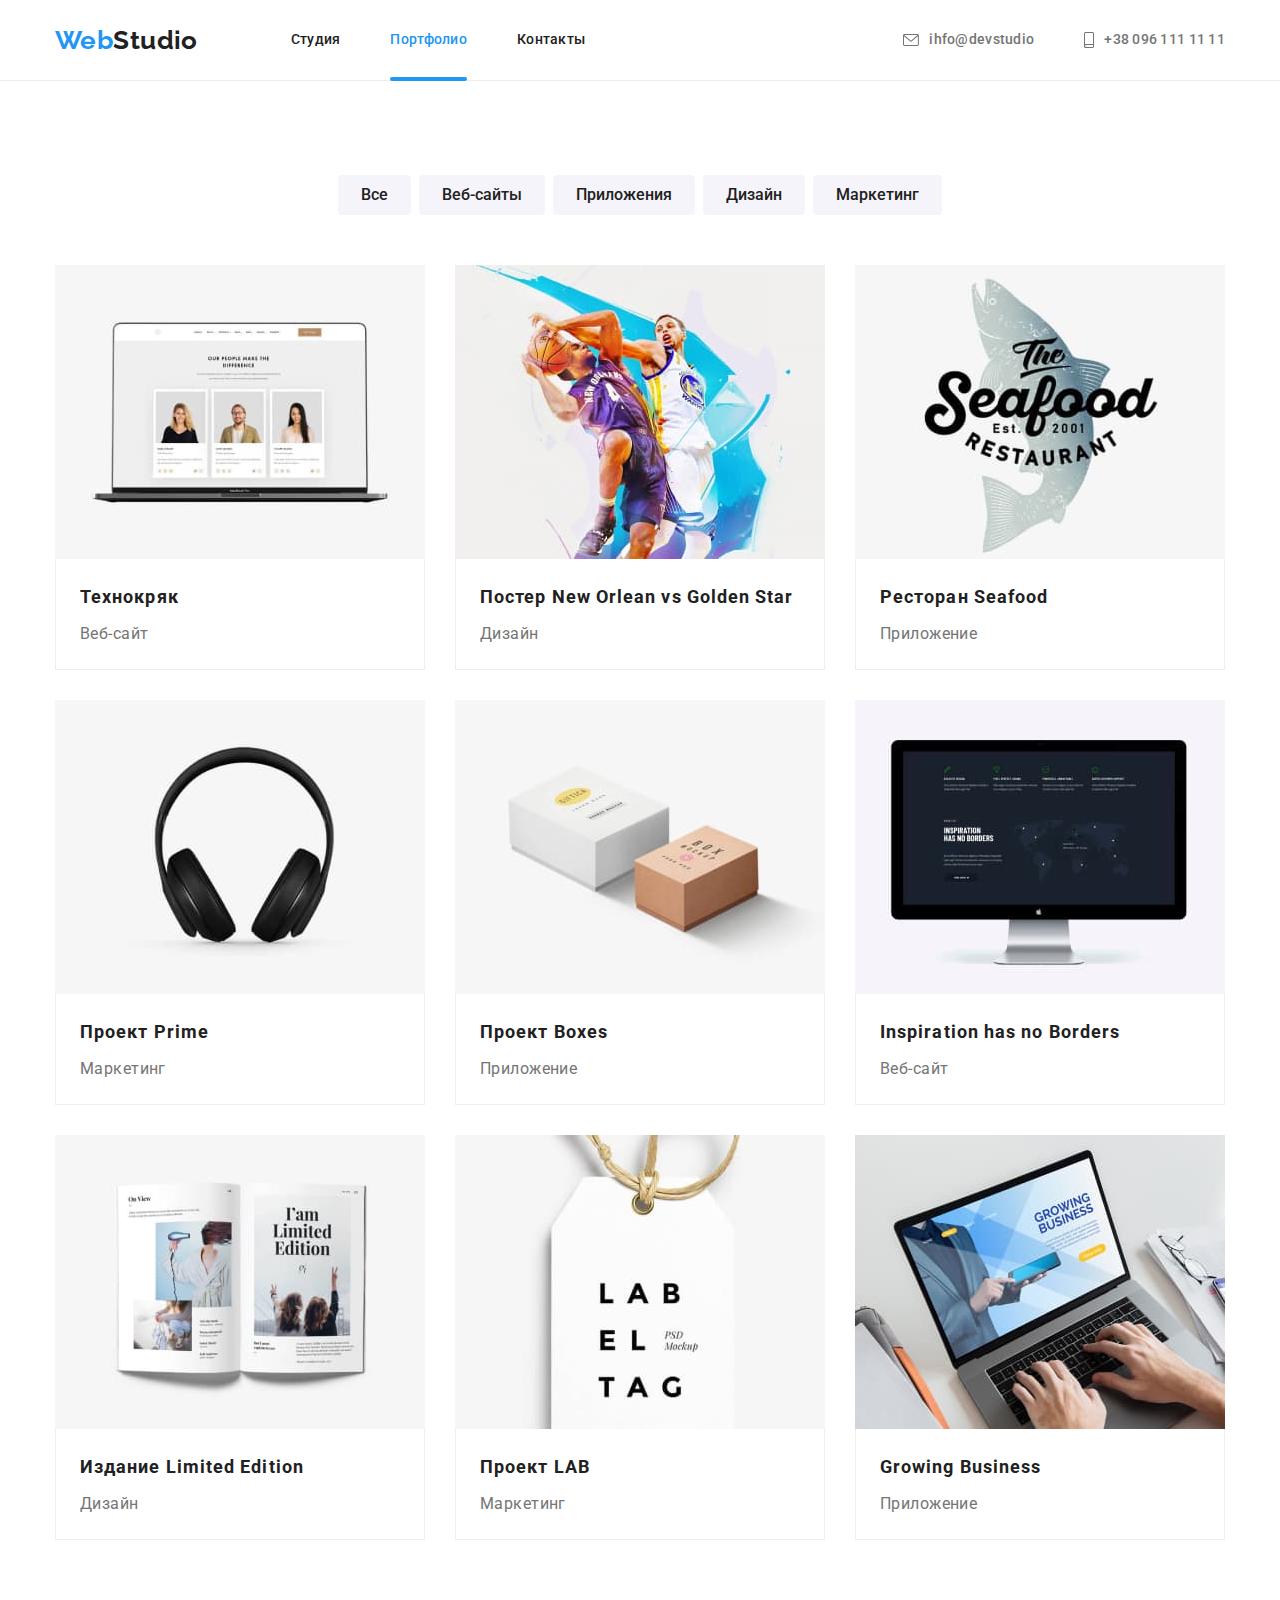
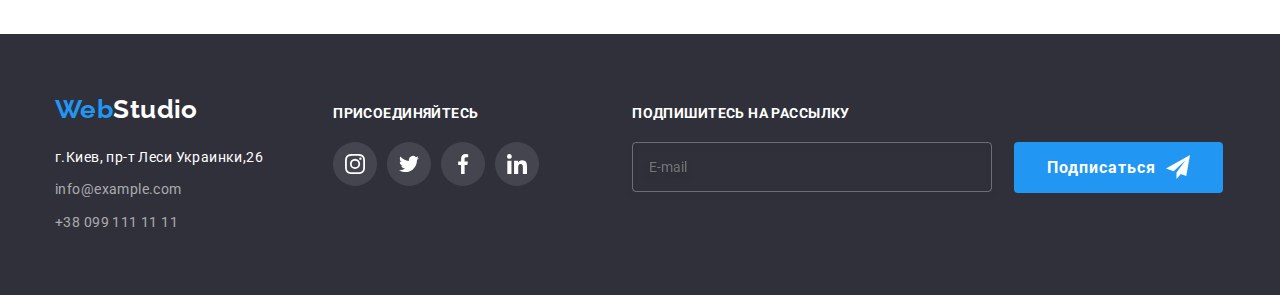
==== portfolio.html @ 78de964d "копирует из дз6" ====
<!DOCTYPE html>
<html lang="ru">

<head>
    <meta charset="UTF-8">
    <meta http-equiv="X-UA-Compatible" content="IE=edge">
    <meta name="viewport" content="width=device-width, initial-scale=1.0">
    <title>Портфолио</title>
    <link rel="preconnect" href="https://fonts.gstatic.com">
    <link
        href="https://fonts.googleapis.com/css2?family=Raleway:wght@700&family=Roboto:wght@400;500;700;900&display=swap"
        rel="stylesheet">
        <link rel="stylesheet" href="https://cdnjs.cloudflare.com/ajax/libs/modern-normalize/1.0.0/modern-normalize.min.css">
    <link rel="stylesheet" href="./css/styles.css">
</head>

<body>

    <header class="page-header">
        <div class="container main-nav">
        <nav class="navigation">
            <a href="#" class="gen-logo">Web<span class="logo2">Studio</span></a>
            <ul class="site-nav list">
                <li class="nav-item"><a href="./index.html" class="link ">Студия</a></li>
                <li class="nav-item"><a href="#" class="link current">Портфолио</a></li>
                <li class="nav-item"><a href="#" class="link">Контакты</a></li>

            </ul>
        </nav>
        <div class="mini-icons">
            <ul class="contacts list">
                <li class="contact-item">
                    <a href="mailto:ihfo@devstudio" class="mini-icon link">
                        <svg class="contact-icon" width="16" height="12">
                            <use href="./images/icons.svg#icon-envelope">
                            </use>
                        </svg>
                        ihfo@devstudio</a>
                </li>
        
                <li class="contact-item">
                    <a href="tel:+380961111111" class="mini-icon link">
                        <svg class="contact-icon" width="10" height="16">
                            <use href="./images/icons.svg#icon-smartphone">
                            </use>
                        </svg>
                        +38 096 111 11 11</a>
                </li>
            </ul>
        </div>
        </div>
        </header>
    <main>
        <!--  -->
        
            <section class="section">
                <div class="container">
                <h2 hidden>Фильтр</h2>
                <ul class="filter list">
                    <li class="filter-btn"><button type="button" class="link">Все</button></li>
                    <li class="filter-btn"><button type="button" class="link">Веб-сайты</button></li>
                    <li class="filter-btn"><button type="button" class="link">Приложения</button></li>
                    <li class="filter-btn"><button type="button" class="link">Дизайн</button></li>
                    <li class="filter-btn"><button type="button" class="link">Маркетинг</button></li>
                </ul>
                <ul class="items list">
                    <li class="cards">
                        <article class="card-article">
                        <div class="card-thumb"> 
                             <img src="./images/website-laptop.jpg" alt="веб-сайт технокряк" width="370" height="294">
                             <p class="description">Технокряк это современная площадка распространения коронавируса. Компании используют эту платформу для цифрового
                                шпионажа и атак на защищённые сервера конкурентов.</p>
                        </div>
                        <div class="card-content">
                            <h3 class="item">Технокряк</h3>
                            <p class="item-text">Веб-сайт</p>
                        </div>
                        </article>
                    </li>

                    <li class="cards">
                        <article class="card-article">
                            <div class="card-thumb">
                              <img src="./images/design-poster.jpg" alt="дизайн постер" width="370" height="294">
                            <p class="description">Технокряк это современная площадка распространения коронавируса. Компании используют эту
                                платформу для цифрового
                                шпионажа и атак на защищённые сервера конкурентов.</p>
                            </div>
                        <div class="card-content">
                        <h3 class="item">Постер New Orlean vs Golden Star</h3>
                        <p class="item-text">Дизайн</p>
                        </div>
                        </article>
                    </li>

                    <li class="cards">
                        <article class="card-article">
                            <div class="card-thumb">
                               <img src="./images/application-restaurant.jpg" alt="приложение ресторан" width="370" height="294">
                            <p class="description">Технокряк это современная площадка распространения коронавируса. Компании используют эту
                                платформу для цифрового
                                шпионажа и атак на защищённые сервера конкурентов.</p>
                            </div>
                        <div class="card-content">
                        <h3 class="item">Ресторан Seafood</h3>
                        <p class="item-text">Приложение</p>
                        </div>
                        </article>
                    </li>
                    
                    <li class="cards">
                        <article class="card-article">
                            <div class="card-thumb">
                               <img src="./images/marketing-prime.jpg" alt="маркетинг прайм" width="370" height="294">
                                <p class="description">Технокряк это современная площадка распространения коронавируса. Компании используют эту
                                    платформу для цифрового
                                    шпионажа и атак на защищённые сервера конкурентов.</p>
                            </div>
                        <div class="card-content">
                        <h3 class="item">Проект Prime</h3>
                        <p class="item-text">Маркетинг</p>
                        </div>
                        </article>
                    </li>

                    <li class="cards">
                        <article class="card-article">
                            <div class="card-thumb">
                             <img src="./images/application-boxes.jpg" alt="приложение коробки" width="370" height="294">
                                <p class="description">Технокряк это современная площадка распространения коронавируса. Компании используют эту
                                    платформу для цифрового
                                    шпионажа и атак на защищённые сервера конкурентов.</p>
                            </div>
                        <div class="card-content">
                        <h3 class="item">Проект Boxes</h3>
                        <p class="item-text">Приложение</p>
                        </div>
                        </article>
                    </li>

                    <li class="cards">
                        <article class="card-article">
                            <div class="card-thumb">
                            <img src="./images/website-inspiration.jpg" alt="веб-сайт вдохновение" width="370" height="294">
                                 <p class="description">Технокряк это современная площадка распространения коронавируса. Компании используют эту
                            платформу для цифрового
                            шпионажа и атак на защищённые сервера конкурентов.</p>
                        </div>
                        <div class="card-content">
                        <h3 class="item">Inspiration has no Borders</h3>
                        <p class="item-text">Веб-сайт</p>
                       </div>
                       </article>
                    </li>

                    <li class="cards">
                        <article class="card-article">
                            <div class="card-thumb">
                              <img src="./images/design-limited.jpg" alt="дизайн издание" width="370" height="294">
                             <p class="description">Технокряк это современная площадка распространения коронавируса. Компании используют эту
                            платформу для цифрового
                            шпионажа и атак на защищённые сервера конкурентов.</p>
                            </div>
                        <div class="card-content">
                        <h3 class="item">Издание Limited Edition</h3>
                        <p class="item-text">Дизайн</p>
                        </div>
                        </article>
                    </li>

                    <li class="cards">
                        <article class="card-article">
                            <div class="card-thumb">
                              <img src="./images/marketing-lab.jpg" alt="маркетинг лаб" width="370" height="294">
                            <p class="description">Технокряк это современная площадка распространения коронавируса. Компании используют эту
                                платформу для цифрового
                                шпионажа и атак на защищённые сервера конкурентов.</p>
                            </div>
                        <div class="card-content">
                        <h3 class="item">Проект LAB</h3>
                        <p class="item-text">Маркетинг</p>
                         
                    </div>
                        </article>
                    </li>
                    
                    <li class="cards">
                        <article class="card-article">
                            <div class="card-thumb">
                             <img src="./images/application-growing.jpg" alt="приложение бизнес" width="370" height="294">
                             <p class="description">Технокряк это современная площадка распространения коронавируса. Компании используют эту
                            платформу для цифрового
                            шпионажа и атак на защищённые сервера конкурентов.</p>
                            </div>
                        <div class="card-content">
                        <h3 class="item">Growing Business</h3>
                        <p class="item-text">Приложение</p>
                        </div>
                        </article>
                    </li>
                </ul>
                </div>
            </section>
        
        <!--/  -->
    </main>
   
        <footer class="basement">
            <!-- contacts -->
                <div class="container main-footer">
                <section class="details">
                    <a href="#" class="gen-logo">Web<span class="logo3">Studio</span></a>
                    <address class="address-footer">
                        <p class="address"> г.Киев, пр-т Леси Украинки,26</p>
                        <ul class="detail list">
                            <li>
                                <a href="mailto:info@example.com" class="link">info@example.com</a>
                            </li>
                            <li>
                                <a href="tel:+380991111111" class="link">+38 099 111 11 11</a>
                            </li>
                        </ul>
                    </address>
                </section>
                <section class="join">
                    <h3 class="join-title">Присоединяйтесь</h3>
                    <ul class="join-list list">
                        <li class="join-links">
                            <a href="" class="link join-link" aria-label="Инстаграм">
                                <svg class="join-icon">
                                    <use href="./images/icons.svg#icon-instagram"></use>
                                </svg>
                            </a>
                        </li>
                        <li class="join-links">
                            <a href="" class="link join-link" aria-label="Твиттер">
                                <svg class="join-icon">
                                    <use href="./images/icons.svg#icon-twitter"></use>
                                </svg>
                            </a>
                        </li>
                        <li class="join-links">
                            <a href="" class="link join-link" aria-label="Фейсбук">
                                <svg class="join-icon">
                                    <use href="./images/icons.svg#icon-facebook"></use>
                                </svg>
                            </a>
                        </li>
                        <li class="join-links">
                            <a href="" class="link join-link" aria-label="Линкедин">
                                <svg class="join-icon">
                                    <use href="./images/icons.svg#icon-linkedin"></use>
                                </svg>
                            </a>
                        </li>
                    </ul>
                </section>
                <section class="subscribe">
                    <h3 class="subscribe-title">Подпишитесь на рассылку</h3>
                    <form class="form">
                        <input type="email" name="mail" class="form-send" autocomplete="off" placeholder="E-mail">
                        <button type="submit" class="btn-send">Подписаться
                            <svg class="icon-send">
                                <use href="./images/icons.svg#icon-send">
                
                                </use>
                
                            </svg>
                        </button>
                    </form>
                
                </section>
            </div>
            <!-- /contacts -->
        </footer>
   
</body>

</html>
---- css/styles.css ----
/* цвет основного текста #212121; */
/* вторичный цвет текста #757575; */
/* белый #FFFFFF; */
/* акцент синий #2196F3; */
/* контакты футер rgba(255, 255, 255, 0.6); */
/* основной цвет фона #FFFFFFF; */
/* вторичный цвет фона #2F303A;*/
/* дополнительный цвет фона #F5F4FA; */
:root {
  --primary-text-color: #757575;
  --title-text-color: #212121;
  --accent-color: #2196f3;
  --white-color: #ffffff;
  --background-color: #ffffff;
  --background-grey: #f5f4fa;
  --background-dark: #2f303a;
  --transparent-white: rgba(255, 255, 255, 0.6);
  --header-border: rgba(236, 236, 236, 1);
  --card-border: #EEEEEE;
  --icon-color: rgba(175, 177, 184, 1); 
}
body {
  color: var(--primary-text-color);
  background-color: var(--background-color);
  font-family: Roboto, sans-serif;
  font-size: 14px;
  line-height: 1.71;
  letter-spacing: 0.03em;
}

/* utilities */
.list {
  padding: 0;
  margin: 0;
  list-style: none;
}

img {
  display: block;
  }

.container {

  margin-left: auto;
  margin-right: auto;
  width: 1200px;
  padding-left: 15px;
  padding-right: 15px;
  }

/* page header */

.page-header {
background-color: var (var(--white-color));
border-bottom: 1px solid var(--header-border); 
}




/* logo */
 .contacts .link:hover,
.contacts .link:focus {
color: var(--accent-color);

}


.gen-logo {
  color: var(--accent-color);
  text-decoration: none;
  font-family: Raleway;
  sans-serif;
  font-weight: 700;
  font-size: 26px;
  line-height: 1.19;
}

.logo2 {
  color: var(--title-text-color);
}
.logo3 {
  color: var(--white-color);
}

 .main-nav {
  display: flex;
  align-items: center;
} 
.navigation {
  display:flex;
  align-items: center;
  
}


/* site nav */
.site-nav {
  
  display: flex;
  margin-left: 93px;
}

.site-nav .nav-item + .nav-item{
  margin-left: 50px;
}

.site-nav .link.current {
  color: var(--accent-color);
  position: relative;  
 
}

.site-nav .link.current::after {
  content: "";
  position: absolute; 
  left: 0;
  bottom: -1px;

  display: block;
  width: 100%;
  height: 4px;
  background-color: var(--accent-color);
  border-radius: 2px;

}


.site-nav .link {
  display: block;
  padding-top: 32px;
  padding-bottom: 32px;

  color: var(--title-text-color);
  font-weight: 500;
  font-size: 14px;
  line-height: 1.14;
  letter-spacing: 0.02em;
  text-decoration: none;

  transition: color 250ms cubic-bezier(0.4, 0, 0.2, 1);
}

.site-nav .link:hover,
.site-nav .link:focus {
  color: var(--accent-color);
}

/* hero */
.hero {
  
  padding-top: 200px;
  padding-bottom: 200px;
  text-align: center;
  background-color: rgba(196,196,196,1);
  
  max-width: 1600px;
  margin-left: auto;
  margin-right: auto;
  background-image: linear-gradient( to right ,
  rgba(47, 48, 58, 0.4),
  rgba(47, 48, 58, 0.4) ) , 
  url("../images/background-hero.jpg");
  background-repeat: no-repeat;
  background-position: center;
  background-size: cover;
}

.hero-list {
  margin-top: 0;
  margin-bottom: 30px;
  
  color: var(--white-color);
  font-weight: 900;
  font-size: 44px;
  line-height: 1.36;
  letter-spacing: 0.06em;
}



/* feature list */
.features {
  display: flex;
 }

.features .feature-item {
  width: 270px;
  margin-right: 30px;
  }

.features .feature-item:nth-child(4n){
  margin-right: 0;
  }
.icon-block {
  display: flex;
  justify-content: center;
  align-items: center;
  border-radius: 4px;
  height: 120px;
  background-color:rgba(245,244,250,1);
}
.features-icon{
  
  width: 70px;
  height: 70px;
}
  
.images-do {
 
  display:flex;
}

.images-do .image-do + .image-do {
  margin-left: 30px;
}

.image-box {
 position: relative;
}

.title-do {
position: absolute;
display: flex;
justify-content: center;
align-items: center;
left: 0;
bottom: 0;

width: 100%;
height: 70px;
margin: 0;
padding: 0;

font-weight: 700;
line-height: 1.14;
text-align: center;
text-transform: uppercase;

color: var(--white-color) ;
background-color: rgba(47, 48, 58, 0.8);
}


/* cadres */

.cadres {
  display: flex;
   }


.our-cadres {

  box-shadow: 0px 1px 3px rgba(0, 0, 0, 0.12),
   0px 1px 1px rgba(0, 0, 0, 0.14), 
   0px 2px 1px rgba(0, 0, 0, 0.2);
  border-radius: 0px 0px 4px 4px;
  filter: drop-shadow(0px 4px 4px rgba(0, 0, 0, 0.25));
  
  width: 270px;
  background-color: var(--background-color);
}
.cadres .our-cadres + .our-cadres {
  margin-left: 30px;
}

.cadres-content {
  padding-top: 30px;
  padding-bottom: 30px;
  padding-left: 30px;
  padding-right: 30px;
  }


/* section and team */
.section-title,
.teams-title,
.clients-title {
  margin-top: 0;
  margin-bottom: 50px;

  color: var(--title-text-color);

  font-weight: 700;
  font-size: 36px;
  line-height: 1.16;
  text-align: center;
}
/* team */
.section.team {
  background-color: var(--background-grey);
}
.team-title {
  text-align: center;
  margin-top: 0;
  margin-bottom: 0; 


  color: var(--title-text-color);
  font-weight: 500;
  font-size: 16px;
  line-height: 1.19;
}
.team-dsr {
  margin-top: 10px;
  margin-bottom: 0px; 

  font-size: 16px;
  line-height: 1.19;
  text-align: center;
}

.actions {
  display: flex;
  justify-content: center;
  margin-top: 16px;
  
}
.actions .bits:not(:last-child) {
  margin-right: 10px;
}

.action {
  display: flex;
  justify-content: center;
  align-items: center; 
  width: 44px;
  height: 44px;
   border-radius: 50%;
  
  color: var(--icon-color);

  transition: color 250ms cubic-bezier(0.4, 0, 0.2, 1),
   background-color 250ms cubic-bezier(0.4, 0, 0.2, 1);
   
}

.btn-icon {
  fill:currentColor;

  }

.action:hover,
.action:focus {
 
  background-color: var(--accent-color);
  color: var(--white-color);
}


/* features */
.feature-list {
  padding-top: 94px;
}

.feature-list .title {
  margin-top: 30px;
  margin-bottom: 10px;

  color: var(--title-text-color);
  font-weight: 700;
  font-size: 14px;
  line-height: 1.14;
  letter-spacing: 0.03em;
  text-transform: uppercase;

 }
 
 .feature-item p {
   margin-top: 0;
   margin-bottom: 0;
 }

 .section {
   padding-top: 94px;
   padding-bottom: 94px;
 }

 
/* button */
.btn-primary {
  display: inline-block;
  border-radius: 4px;
  border: 1px solid transparent;
  padding: 10px 32px;
  min-width: 200px;
    
  color: var(--white-color);
  background-color: var(--accent-color);
  font-weight: 700;
  font-size: 16px;
  line-height: 1.87;
  letter-spacing: 0.06em;
  cursor: pointer;
}

.regular-clients {
  display: flex;
  }
.regular-box {
    width: calc((100% * 30px) / 6);
}
  
.regular-box + .regular-box {
  margin-left: 30px;
}
.regular-client-link {
  display: flex;
  width: 170px;
  height: 90px;
  padding: 0;
  border-width: 1px;
  border-style: solid;
  border-color: var(--icon-color);
  border-radius: 4px;

  justify-content: center;
  align-items: center;

  color: var(--icon-color) ;

  transition: color 250ms cubic-bezier(0.4, 0, 0.2, 1),
      border-color 250ms cubic-bezier(0.4, 0, 0.2, 1); 
}

.client-icon {  
  fill: currentColor;
}

.regular-client-link:hover,
.regular-client-link:focus {
  color: var(--accent-color);
  border-color: var(--accent-color);
}



/* footer */
.basement {
 background-color: var(--background-dark);
}

/* contacts */
.contacts {
display: flex;
margin-left:auto; 
}

.contacts .contact-item + .contact-item{
  margin-left: 50px;
}

.mini-icons {
  margin-left: auto;
}

.contacts .link {
   display: flex;
  align-items: center;

  color: var(--primary-text-color);
  font-weight: 500;
  font-size: 14px;
  line-height: 1.14;
  letter-spacing: 0.02em;
  text-decoration: none;

  transition: color 250ms cubic-bezier(0.4, 0, 0.2, 1);
}
 .contact-icon {
  display: block;
  margin-right: 10px;
  background-size: contain;
  background-position: center;

  fill: currentColor;
 
} 

.contacts .link:hover,
.contacts .link:focus {
  color: var(--accent-color);
}


/* portfolio */
.filter .link {
  display: inline-block;
  padding: 6px 22px;
  border-radius: 4px;
  min-width: 73px;

  border: 1px solid transparent;

  color: var(--title-text-color);
  background-color: var(--background-grey);
  font-weight: 500;
  font-size: 16px;
  line-height: 1.62;
  text-align: center;
  cursor: pointer;

  transition: color 250ms cubic-bezier(0.4, 0, 0.2, 1),
   background-color 250ms cubic-bezier(0.4, 0, 0.2, 1),
     box-shadow  250ms cubic-bezier(0.4, 0, 0.2, 1);
 
}

.filter .link:hover,
.filter .link:focus {
  color: var(--white-color);
  background-color: var(--accent-color);
  box-shadow: 0px 3px 1px rgba(0, 0, 0, 0.1), 
  0px 1px 2px rgba(0, 0, 0, 0.08),
  0px 2px 2px rgba(0, 0, 0, 0.12);
  
    
}

.filter {
  display: flex;
  justify-content: center;
  margin-bottom: 50px;
  }

.filter .filter-btn + .filter-btn {
  margin-left: 8px;
}

/* Items */

.items {
 display: flex;
 flex-wrap: wrap;
 }

.items > .cards {
  flex-basis: calc(100% / 3 - 30px);
  margin-right: 30px;
  margin-bottom: 30px;

  transition: box-shadow 250ms cubic-bezier(0.4, 0, 0.2, 1),
    border-radius 250ms cubic-bezier(0.4, 0, 0.2, 1);
  }

.items .cards:nth-child(3n){
  margin-right: 0;
  }

.items .cards:nth-last-child(-n + 3) {
  margin-bottom: 0;
}  

.card-thumb {
  position: relative;
  overflow: hidden;
}


.description {
  display: flex;
  justify-content: center;
  align-items: center;

  bottom: 0;
  left: 0;
  position: absolute; 
  margin: 0;
  padding: 63px 24px;

  width: 100%;
  height: 100%;
  font-size: 18px;
  line-height: 1.55;

  transform: translateY(100%);
  transition: transform 250ms cubic-bezier(0.4, 0, 0.2, 1);
  

  background-color: rgba(33, 150, 243, 0.9);
   color: var(--white-color); 
  
}

.items .cards:hover .description  {
  transform: translateY(0);
}




.card-content{
  padding: 20px 24px ;
  background: var(--white-color);
  box-sizing: border-box;
  
  border-right-width: 1px;
  border-right-style: solid;
  border-right-color: var(--card-border);
  
  border-bottom-width: 1px;
  border-bottom-style: solid;
  border-bottom-color: var(--card-border);
  
  border-left-width: 1px;
  border-left-style: solid;
  border-left-color: var(--card-border);
  
}

.card-content .item {
  margin-top: 0;
  margin-bottom: 0;
  
  color: var(--title-text-color);
  font-weight: 700;
  font-size: 18px;
  line-height: 2;
  letter-spacing: 0.06em;
}
.card-content .item-text {
  margin-top: 4px;
  margin-bottom: 0px;
    
  font-size: 16px;
  line-height: 1.87;
}

.items .cards:hover
{
  cursor: pointer;
  box-shadow: 0px 1px 1px rgba(0, 0, 0, 0.12), 
  0px 4px 4px rgba(0, 0, 0, 0.06), 
  1px 4px 6px rgba(0, 0, 0, 0.16);
  

}

.detail .link {
  display: flex;
   
  font-style: normal;
  font-size: 14px;
  line-height: 1.71;
  letter-spacing: 0.03em;
  color: var(--transparent-white);
  text-decoration: none;

  transition: color 250ms cubic-bezier(0.4, 0, 0.2, 1);
}

.detail .link:hover,
.detail .link:focus {
  color: var(--accent-color);
}

.detail .link:last-child(2n) {
  padding-bottom: 60px;
}

.detail {
  margin-top: 9px;
}
.detail li:last-child {
  margin-top: 9px;
}

.address {
  margin-top: 0;
  margin-bottom: 0;

  font-style: normal;
  color: var(--white-color);
  font-size: 14px;
  line-height: 1.71;
}

.address-footer {
  margin-top: 20px;
}

.main-footer {
  display: flex;
  padding-top: 60px;
  padding-bottom: 60px;
  align-items: baseline;
}
/* Join */
.join-title {
  
  font-weight: 700;
  font-size: 14px;
  line-height: 1.14;
  text-transform: uppercase;
  margin-bottom: 20px;
  margin-top: 0;
  color: var(--white-color);
}

.join-list {
  display: flex;
  }
  .join {
    margin-left: 70px;
  }

.join-links+.join-links {
  margin-left: 10px;
}

.join-link {
  display: flex;
  justify-content: center;
  align-items: center;
  width: 44px;
  height: 44px;
  border-radius: 50%; 

  background-color: rgba(255, 255, 255, 0.1);
  color: var(--white-color);

  transition: 
   background-color 250ms cubic-bezier(0.4, 0, 0.2, 1); 
}

.join-icon {
  width: 20px;
  height: 20px;
  fill: currentColor;
}

.join-link:hover,
.join-link:focus {
  background-color: var(--accent-color);
}

/* subscribe */
.subscribe {
  margin-left: 93px;
  
}
.subscribe-title{
font-weight: 700;
  font-size: 14px;
  line-height: 1.14;
  text-transform: uppercase;
  margin-bottom: 20px;
  margin-top: 0;
  color: var(--white-color);
}
.form {
  display: flex;
  align-items: center;
  
}

.btn-send {
  display: flex;
  align-items: center;
  border-radius: 4px;
  border: 1px solid transparent;
  padding: 10px 32px;
  min-width: 200px;
  margin-left: 12px;
    
  color: var(--white-color);
  background-color: var(--accent-color);
  font-weight: 700;
  font-size: 16px;
  line-height: 1.87;
  letter-spacing: 0.06em;
  cursor: pointer;
}

.icon-send {
  display: inline-block;
  width: 24px;
  height: 24px;
  margin-left: 10px;
}

.form-send {
  display: flex;
  width: 360px;
  height: 50px;
  margin-right: 10px;
  padding: 15px 16px;
  border: 1px solid rgba(255, 255, 255, 0.3);
  filter: drop-shadow(0px 4px 4px rgba(0, 0, 0, 0.15));
  border-radius: 4px;

  align-items: center;

  background-color: transparent;
  color: var(--white-color);
}

.backdrop{
  position: fixed;
  left: 0;
  top: 0;
  width: 100%;
  height: 100%;
 
  background-color: rgba(0, 0, 0, 0.2);

  opacity: 1;
  transition: opacity 250ms cubic-bezier(0.4, 0, 0.2, 1);
}


.backdrop.is-hidden {
  opacity: 0;
  pointer-events: none;
}

.modal {
  position: absolute;
  top:50%;
  left:50%;
  width: 528px;
  height: 581px;
  padding: 40px;
  font-size: 12px;
  line-height: 1.16;
  letter-spacing: 0.01em;
   

  background-color: var(--white-color);
  box-shadow: 0px 1px 3px rgba(0, 0, 0, 0.12), 0px 1px 1px rgba(0, 0, 0, 0.14), 0px 2px 1px rgba(0, 0, 0, 0.2);
  border-radius: 4px;

  opacity: 1;
  transform: translate(-50%, -50%);
  transition: transform 250ms cubic-bezier(0.4, 0, 0.2, 1);

}

.close {
  position: absolute;
  top: 8px;
  right: 8px;
  padding: 0;

  width: 30px;
  height: 30px;
  border-radius: 50%;

  background-color: var(--white-color);
  border: 1px solid rgba(0, 0, 0, 0.1);

  cursor: pointer;
}

.close:hover,
.close:focus {
  color: var(--accent-color);
} 

.icon-close{
  position: absolute;
  top: 50%;
  left: 50%; 
  transform: translate(-50%, -50%);
 
  width: 18px;
  height: 18px; 
  fill: currentColor
   }






.form-data {
  display: flex;
  flex-direction: column;
  width: 100%;
}

.modal-title{
  margin: 0 0 12px;
  padding: 0;

  font-weight: 700;
  font-size: 20px;
  line-height: 1.15;
  text-align: center;
  letter-spacing: 0.03em;

  color: var(--title-text-color);
}

.modal-box {
  position: relative;
  display: flex;
  flex-direction: column;
}

.label {
  position: relative;
  display: inline-block;
  margin: 0 0 4px;
  padding: 0px;
}

.label-check {
  display: inline-block;
  height: 24px;
  text-align: center;
}

.label-check::before {
  content: '';
  position: absolute;
  display: block;
  top: 0;
  left: 46px;

  width: 13px;
  height: 13px;
  border: 2px solid var(--title-text-color);
  border-radius: 4px;

  background-color: var(--white-color);

  transition: border 250ms cubic-bezier(0.4, 0, 0.2, 1),
    background-color 250ms cubic-bezier(0.4, 0, 0.2, 1);
}

.icon-input:checked+.label-check::before {
  border: 2px solid var(--accent-color);
  border-radius: 4px;
  background-color: var(--accent-color);
  background-image: url(../images/check.svg);
  background-size: contain;
  background-origin: border-box;
}

.input {
  padding: 12px 42px;
  margin: 0 0 10px;

  border: 1px solid rgba(33, 33, 33, 0.2);
  border-radius: 4px;

  transition: border 250ms cubic-bezier(0.4, 0, 0.2, 1),
    outline 250ms cubic-bezier(0.4, 0, 0.2, 1);
}

.input:focus {
  border: 1px solid var(--accent-color);
  border-radius: 4px;
  outline: inherit;
}

.icon-form {
  position: absolute;
  display: inline-block;
  bottom: 20px;
  left: 12px;
  width: 18px;
  height: 18px;

  color: var(--title-text-color);

  transition: color 250ms cubic-bezier(0.4, 0, 0.2, 1);
}

.input:focus+.icon-form {
  color: var(--accent-color);
}

.name,
.tel,
.email {
  fill: currentColor;
}

.textarea {
  width: 100%;
  height: 120px;
  padding: 12px 16px;
  margin: 0 0 20px;

  border: 1px solid rgba(33, 33, 33, 0.2);
  border-radius: 4px;

  resize: none;

  transition: border 250ms cubic-bezier(0.4, 0, 0.2, 1),
    outline 250ms cubic-bezier(0.4, 0, 0.2, 1);
}

.textarea:focus {
  border: 1px solid var(--accent-color);
  border-radius: 4px;
  outline: inherit;
}

.textarea::placeholder {
  color: rgba(117, 117, 117, 0.5);

  font-size: 12px;
  line-height: 1.16;
  letter-spacing: 0.01em;
}

.checkbox {
  position: relative;
  margin: 0 0 30px;
  text-align: center;
}

.checkbox .label-check {
  padding-left: 8px;
}

.policy-link {
  color: var(--accent-color);
}

.modal-form {
  display: flex;

  flex-direction: column;
  
  align-items: center;
}

.modal-form .btn {
  width: 200px;
  height: 50px;
}

.icon-input {
  -webkit-appearance: none;
  -moz-appearance: none;
  appearance: none;
  position: absolute;
}
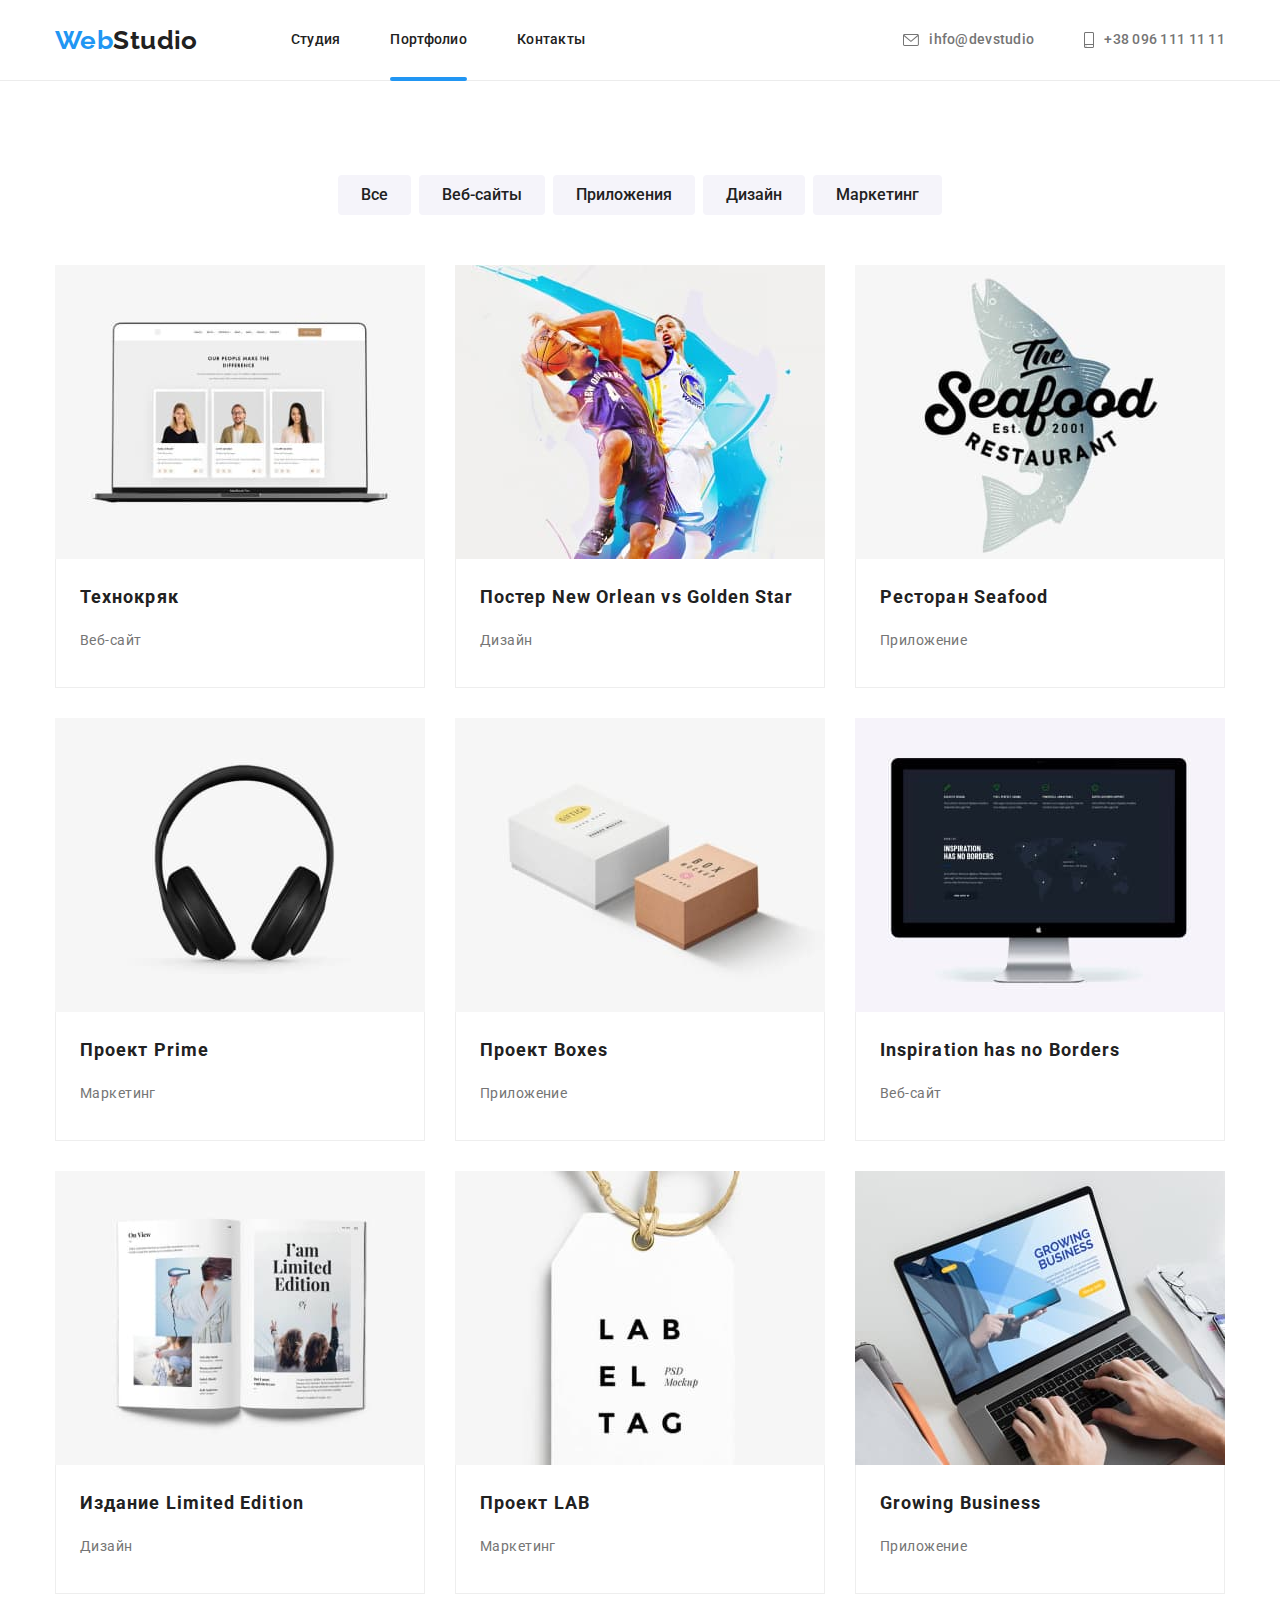
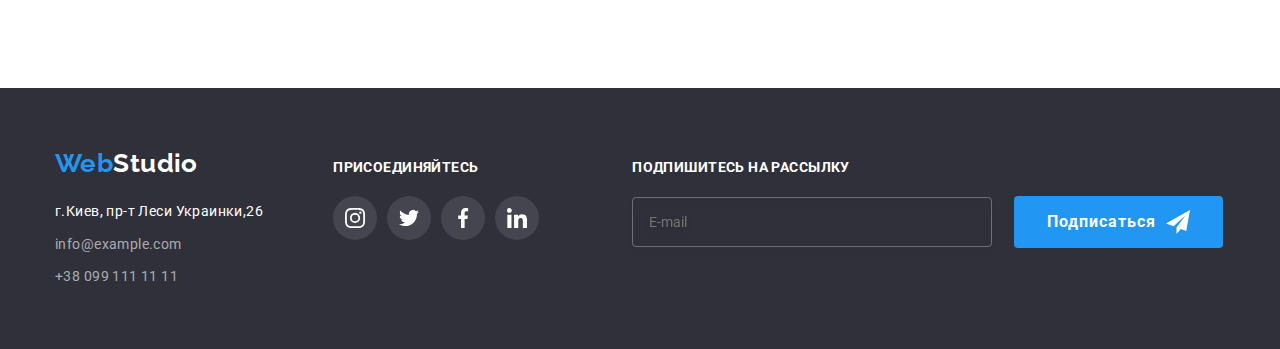
==== commit 864be619: "BEM portfolio" ====
--- a/portfolio.html
+++ b/portfolio.html
@@ -15,186 +15,189 @@
 </head>
 
 <body>
-
     <header class="page-header">
-        <div class="container main-nav">
-        <nav class="navigation">
-            <a href="#" class="gen-logo">Web<span class="logo2">Studio</span></a>
-            <ul class="site-nav list">
-                <li class="nav-item"><a href="./index.html" class="link ">Студия</a></li>
-                <li class="nav-item"><a href="#" class="link current">Портфолио</a></li>
-                <li class="nav-item"><a href="#" class="link">Контакты</a></li>
-
-            </ul>
-        </nav>
-        <div class="mini-icons">
-            <ul class="contacts list">
-                <li class="contact-item">
-                    <a href="mailto:ihfo@devstudio" class="mini-icon link">
-                        <svg class="contact-icon" width="16" height="12">
-                            <use href="./images/icons.svg#icon-envelope">
-                            </use>
-                        </svg>
-                        ihfo@devstudio</a>
-                </li>
-        
-                <li class="contact-item">
-                    <a href="tel:+380961111111" class="mini-icon link">
-                        <svg class="contact-icon" width="10" height="16">
-                            <use href="./images/icons.svg#icon-smartphone">
-                            </use>
-                        </svg>
-                        +38 096 111 11 11</a>
-                </li>
-            </ul>
+        <div class="container page-header__container">
+            <nav class="page-header__nav">
+                <div class="page-header__navigation">
+                    <a href="#" class="logo page-header__logo">Web<span class="logo__header">Studio</span></a>
+                    <ul class="site-nav list">
+                        <li class="site-nav__nav-item"><a href="./index.html" class="site-nav__link">Студия</a>
+                        </li>
+                        <li class="site-nav__nav-item"><a href="#" class="site-nav__link site-nav__link--current">Портфолио</a></li>
+                        <li class="site-nav__nav-item"><a href="#" class="site-nav__link">Контакты</a></li>
+                    </ul>
+                </div>
+            </nav>
+            <div class="contacts-content">
+                <ul class="contacts list">
+                    <li class="contacts__item">
+                        <a href="mailto:ihfo@devstudio" class="contacts__link">
+                            <svg class="contacts__icon" width="16" height="12">
+                                <use href="./images/icons.svg#icon-envelope">
+                                </use>
+                            </svg>
+                            ihfo@devstudio</a>
+                    </li>
+    
+                    <li class="contacts__item">
+                        <a href="tel:+380961111111" class="contacts__link">
+                            <svg class="contacts__icon" width="10" height="16">
+                                <use href="./images/icons.svg#icon-smartphone">
+                                </use>
+                            </svg>
+                            +38 096 111 11 11</a>
+                    </li>
+                </ul>
+            </div>
         </div>
-        </div>
-        </header>
+    </header>
+
+    
     <main>
         <!--  -->
         
-            <section class="section">
+            <section class="portfolio">
                 <div class="container">
                 <h2 hidden>Фильтр</h2>
-                <ul class="filter list">
-                    <li class="filter-btn"><button type="button" class="link">Все</button></li>
-                    <li class="filter-btn"><button type="button" class="link">Веб-сайты</button></li>
-                    <li class="filter-btn"><button type="button" class="link">Приложения</button></li>
-                    <li class="filter-btn"><button type="button" class="link">Дизайн</button></li>
-                    <li class="filter-btn"><button type="button" class="link">Маркетинг</button></li>
+                <ul class="portfolio__item list">
+                    <li class="portfolio__button"><button type="button" class="portfolio__button--link">Все</button></li>
+                    <li class="portfolio__button"><button type="button" class="portfolio__button--link">Веб-сайты</button></li>
+                    <li class="portfolio__button"><button type="button" class="portfolio__button--link">Приложения</button></li>
+                    <li class="portfolio__button"><button type="button" class="portfolio__button--link">Дизайн</button></li>
+                    <li class="portfolio__button"><button type="button" class="portfolio__button--link">Маркетинг</button></li>
                 </ul>
-                <ul class="items list">
-                    <li class="cards">
-                        <article class="card-article">
-                        <div class="card-thumb"> 
+                <ul class="portfolio__project list">
+                    <li class="portfolio__list">
+                        <article class="portfolio__article">
+                        <div class="portfolio__thumb"> 
                              <img src="./images/website-laptop.jpg" alt="веб-сайт технокряк" width="370" height="294">
-                             <p class="description">Технокряк это современная площадка распространения коронавируса. Компании используют эту платформу для цифрового
-                                шпионажа и атак на защищённые сервера конкурентов.</p>
-                        </div>
-                        <div class="card-content">
-                            <h3 class="item">Технокряк</h3>
-                            <p class="item-text">Веб-сайт</p>
-                        </div>
-                        </article>
-                    </li>
-
-                    <li class="cards">
-                        <article class="card-article">
-                            <div class="card-thumb">
+                             <p class="portfolio__description">Технокряк это современная площадка распространения коронавируса. Компании используют эту платформу для цифрового
+                                шпионажа и атак на защищённые сервера конкурентов.</p>
+                        </div>
+                        <div class="portfolio__card">
+                            <h3 class="portfolio__subtitle">Технокряк</h3>
+                            <p class="portfolio__text">Веб-сайт</p>
+                        </div>
+                        </article>
+                    </li>
+
+                    <li class="portfolio__list">
+                        <article class="portfolio__article">
+                            <div class="portfolio__thumb">
                               <img src="./images/design-poster.jpg" alt="дизайн постер" width="370" height="294">
-                            <p class="description">Технокряк это современная площадка распространения коронавируса. Компании используют эту
+                            <p class="portfolio__description">Технокряк это современная площадка распространения коронавируса. Компании используют эту
                                 платформу для цифрового
                                 шпионажа и атак на защищённые сервера конкурентов.</p>
                             </div>
-                        <div class="card-content">
-                        <h3 class="item">Постер New Orlean vs Golden Star</h3>
-                        <p class="item-text">Дизайн</p>
-                        </div>
-                        </article>
-                    </li>
-
-                    <li class="cards">
-                        <article class="card-article">
-                            <div class="card-thumb">
+                        <div class="portfolio__card">
+                        <h3 class="portfolio__subtitle">Постер New Orlean vs Golden Star</h3>
+                        <p class="portfolio__text">Дизайн</p>
+                        </div>
+                        </article>
+                    </li>
+
+                    <li class="portfolio__list">
+                        <article class="portfolio__article">
+                            <div class="portfolio__thumb">
                                <img src="./images/application-restaurant.jpg" alt="приложение ресторан" width="370" height="294">
-                            <p class="description">Технокряк это современная площадка распространения коронавируса. Компании используют эту
+                            <p class="portfolio__description">Технокряк это современная площадка распространения коронавируса. Компании используют эту
                                 платформу для цифрового
                                 шпионажа и атак на защищённые сервера конкурентов.</p>
                             </div>
-                        <div class="card-content">
-                        <h3 class="item">Ресторан Seafood</h3>
-                        <p class="item-text">Приложение</p>
+                        <div class="portfolio__card">
+                        <h3 class="portfolio__subtitle">Ресторан Seafood</h3>
+                        <p class="portfolio__text">Приложение</p>
                         </div>
                         </article>
                     </li>
                     
-                    <li class="cards">
-                        <article class="card-article">
-                            <div class="card-thumb">
+                    <li class="portfolio__list">
+                        <article class="portfolio__article">
+                            <div class="portfolio__thumb">
                                <img src="./images/marketing-prime.jpg" alt="маркетинг прайм" width="370" height="294">
-                                <p class="description">Технокряк это современная площадка распространения коронавируса. Компании используют эту
+                                <p class="portfolio__description">Технокряк это современная площадка распространения коронавируса. Компании используют эту
                                     платформу для цифрового
                                     шпионажа и атак на защищённые сервера конкурентов.</p>
                             </div>
-                        <div class="card-content">
-                        <h3 class="item">Проект Prime</h3>
-                        <p class="item-text">Маркетинг</p>
-                        </div>
-                        </article>
-                    </li>
-
-                    <li class="cards">
-                        <article class="card-article">
-                            <div class="card-thumb">
+                        <div class="portfolio__card">
+                        <h3 class="portfolio__subtitle">Проект Prime</h3>
+                        <p class="portfolio__text">Маркетинг</p>
+                        </div>
+                        </article>
+                    </li>
+
+                    <li class="portfolio__list">
+                        <article class="portfolio__article">
+                            <div class="portfolio__thumb">
                              <img src="./images/application-boxes.jpg" alt="приложение коробки" width="370" height="294">
-                                <p class="description">Технокряк это современная площадка распространения коронавируса. Компании используют эту
+                                <p class="portfolio__description">Технокряк это современная площадка распространения коронавируса. Компании используют эту
                                     платформу для цифрового
                                     шпионажа и атак на защищённые сервера конкурентов.</p>
                             </div>
-                        <div class="card-content">
-                        <h3 class="item">Проект Boxes</h3>
-                        <p class="item-text">Приложение</p>
-                        </div>
-                        </article>
-                    </li>
-
-                    <li class="cards">
-                        <article class="card-article">
-                            <div class="card-thumb">
+                        <div class="portfolio__card">
+                        <h3 class="portfolio__subtitle">Проект Boxes</h3>
+                        <p class="portfolio__text">Приложение</p>
+                        </div>
+                        </article>
+                    </li>
+
+                    <li class="portfolio__list">
+                        <article class="portfolio__article">
+                            <div class="portfolio__thumb">
                             <img src="./images/website-inspiration.jpg" alt="веб-сайт вдохновение" width="370" height="294">
-                                 <p class="description">Технокряк это современная площадка распространения коронавируса. Компании используют эту
+                                 <p class="portfolio__description">Технокряк это современная площадка распространения коронавируса. Компании используют эту
                             платформу для цифрового
                             шпионажа и атак на защищённые сервера конкурентов.</p>
                         </div>
-                        <div class="card-content">
-                        <h3 class="item">Inspiration has no Borders</h3>
-                        <p class="item-text">Веб-сайт</p>
+                        <div class="portfolio__card">
+                        <h3 class="portfolio__subtitle">Inspiration has no Borders</h3>
+                        <p class="portfolio__text">Веб-сайт</p>
                        </div>
                        </article>
                     </li>
 
-                    <li class="cards">
-                        <article class="card-article">
-                            <div class="card-thumb">
+                    <li class="portfolio__list">
+                        <article class="portfolio__article">
+                            <div class="portfolio__thumb">
                               <img src="./images/design-limited.jpg" alt="дизайн издание" width="370" height="294">
-                             <p class="description">Технокряк это современная площадка распространения коронавируса. Компании используют эту
+                             <p class="portfolio__description">Технокряк это современная площадка распространения коронавируса. Компании используют эту
                             платформу для цифрового
                             шпионажа и атак на защищённые сервера конкурентов.</p>
                             </div>
-                        <div class="card-content">
-                        <h3 class="item">Издание Limited Edition</h3>
-                        <p class="item-text">Дизайн</p>
-                        </div>
-                        </article>
-                    </li>
-
-                    <li class="cards">
-                        <article class="card-article">
-                            <div class="card-thumb">
+                        <div class="portfolio__card">
+                        <h3 class="portfolio__subtitle">Издание Limited Edition</h3>
+                        <p class="portfolio__text">Дизайн</p>
+                        </div>
+                        </article>
+                    </li>
+
+                    <li class="portfolio__list">
+                        <article class="portfolio__article">
+                            <div class="portfolio__thumb">
                               <img src="./images/marketing-lab.jpg" alt="маркетинг лаб" width="370" height="294">
-                            <p class="description">Технокряк это современная площадка распространения коронавируса. Компании используют эту
+                            <p class="portfolio__description">Технокряк это современная площадка распространения коронавируса. Компании используют эту
                                 платформу для цифрового
                                 шпионажа и атак на защищённые сервера конкурентов.</p>
                             </div>
-                        <div class="card-content">
-                        <h3 class="item">Проект LAB</h3>
-                        <p class="item-text">Маркетинг</p>
+                        <div class="portfolio__card">
+                        <h3 class="portfolio__subtitle">Проект LAB</h3>
+                        <p class="portfolio__text">Маркетинг</p>
                          
                     </div>
                         </article>
                     </li>
                     
-                    <li class="cards">
-                        <article class="card-article">
-                            <div class="card-thumb">
+                    <li class="portfolio__list">
+                        <article class="portfolio__article">
+                            <div class="portfolio__thumb">
                              <img src="./images/application-growing.jpg" alt="приложение бизнес" width="370" height="294">
-                             <p class="description">Технокряк это современная площадка распространения коронавируса. Компании используют эту
+                             <p class="portfolio__description">Технокряк это современная площадка распространения коронавируса. Компании используют эту
                             платформу для цифрового
                             шпионажа и атак на защищённые сервера конкурентов.</p>
                             </div>
-                        <div class="card-content">
-                        <h3 class="item">Growing Business</h3>
-                        <p class="item-text">Приложение</p>
+                        <div class="portfolio__card">
+                        <h3 class="portfolio__subtitle">Growing Business</h3>
+                        <p class="portfolio__text">Приложение</p>
                         </div>
                         </article>
                     </li>
@@ -205,50 +208,53 @@
         <!--/  -->
     </main>
    
-        <footer class="basement">
+        <footer class="page-footer">
+        
             <!-- contacts -->
-                <div class="container main-footer">
-                <section class="details">
-                    <a href="#" class="gen-logo">Web<span class="logo3">Studio</span></a>
-                    <address class="address-footer">
-                        <p class="address"> г.Киев, пр-т Леси Украинки,26</p>
-                        <ul class="detail list">
-                            <li>
-                                <a href="mailto:info@example.com" class="link">info@example.com</a>
+        
+            <div class="container page-footer__content">
+                <section class="address">
+                    <a href="#" class="logo">Web<span class="logo__footer">Studio</span></a>
+                    <address class="address__content">
+                        <p class="address__text"> г.Киев, пр-т Леси Украинки,26</p>
+                        <ul class="address__list">
+                            <li class="address__item">
+                                <a href="mailto:info@example.com" class="address__link">info@example.com</a>
                             </li>
-                            <li>
-                                <a href="tel:+380991111111" class="link">+38 099 111 11 11</a>
+                            <li class="address__item">
+                                <a href="tel:+380991111111" class="address__link">+38 099 111 11 11</a>
                             </li>
                         </ul>
                     </address>
+        
                 </section>
                 <section class="join">
-                    <h3 class="join-title">Присоединяйтесь</h3>
-                    <ul class="join-list list">
-                        <li class="join-links">
-                            <a href="" class="link join-link" aria-label="Инстаграм">
-                                <svg class="join-icon">
+                    <h3 class="join__title">Присоединяйтесь</h3>
+                    <ul class="join__list">
+                        <li class="join__item">
+                            <a href="" class="join__link" aria-label="Инстаграм">
+                                <svg class="join__icon">
                                     <use href="./images/icons.svg#icon-instagram"></use>
                                 </svg>
                             </a>
                         </li>
-                        <li class="join-links">
-                            <a href="" class="link join-link" aria-label="Твиттер">
-                                <svg class="join-icon">
+                        <li class="join__item">
+                            <a href="" class="join__link" aria-label="Твиттер">
+                                <svg class="join__icon">
                                     <use href="./images/icons.svg#icon-twitter"></use>
                                 </svg>
                             </a>
                         </li>
-                        <li class="join-links">
-                            <a href="" class="link join-link" aria-label="Фейсбук">
-                                <svg class="join-icon">
+                        <li class="join__item">
+                            <a href="" class="join__link" aria-label="Фейсбук">
+                                <svg class="join__icon">
                                     <use href="./images/icons.svg#icon-facebook"></use>
                                 </svg>
                             </a>
                         </li>
-                        <li class="join-links">
-                            <a href="" class="link join-link" aria-label="Линкедин">
-                                <svg class="join-icon">
+                        <li class="join__item">
+                            <a href="" class="join__link" aria-label="Линкедин">
+                                <svg class="join__icon">
                                     <use href="./images/icons.svg#icon-linkedin"></use>
                                 </svg>
                             </a>
@@ -256,22 +262,23 @@
                     </ul>
                 </section>
                 <section class="subscribe">
-                    <h3 class="subscribe-title">Подпишитесь на рассылку</h3>
-                    <form class="form">
-                        <input type="email" name="mail" class="form-send" autocomplete="off" placeholder="E-mail">
-                        <button type="submit" class="btn-send">Подписаться
-                            <svg class="icon-send">
+                    <h3 class="subscribe__title">Подпишитесь на рассылку</h3>
+                    <form class="subscribe__form">
+                        <input type="email" name="mail" class="subscribe__input" autocomplete="off" placeholder="E-mail">
+                        <button type="submit" class="subscribe__button">Подписаться
+                            <svg class="subscribe__icon">
                                 <use href="./images/icons.svg#icon-send">
-                
+        
                                 </use>
-                
+        
                             </svg>
                         </button>
                     </form>
-                
+        
                 </section>
             </div>
             <!-- /contacts -->
+        
         </footer>
    
 </body>
--- a/css/styles.css
+++ b/css/styles.css
@@ -59,14 +59,14 @@
 
 
 /* logo */
- .contacts .link:hover,
-.contacts .link:focus {
+ .contacts__link:hover,
+.contacts__link:focus {
 color: var(--accent-color);
 
 }
 
 
-.gen-logo {
+.logo {
   color: var(--accent-color);
   text-decoration: none;
   font-family: Raleway;
@@ -76,18 +76,18 @@
   line-height: 1.19;
 }
 
-.logo2 {
+.logo__header {
   color: var(--title-text-color);
 }
-.logo3 {
+.logo__footer {
   color: var(--white-color);
 }
 
- .main-nav {
+ .page-header__container {
   display: flex;
   align-items: center;
 } 
-.navigation {
+.page-header__navigation {
   display:flex;
   align-items: center;
   
@@ -99,19 +99,20 @@
   
   display: flex;
   margin-left: 93px;
-}
-
-.site-nav .nav-item + .nav-item{
+  
+}
+
+.site-nav__nav-item + .site-nav__nav-item{
   margin-left: 50px;
 }
 
-.site-nav .link.current {
+.site-nav__link--current {
   color: var(--accent-color);
   position: relative;  
  
 }
 
-.site-nav .link.current::after {
+.site-nav__link--current::after {
   content: "";
   position: absolute; 
   left: 0;
@@ -126,7 +127,7 @@
 }
 
 
-.site-nav .link {
+.site-nav__link {
   display: block;
   padding-top: 32px;
   padding-bottom: 32px;
@@ -141,8 +142,8 @@
   transition: color 250ms cubic-bezier(0.4, 0, 0.2, 1);
 }
 
-.site-nav .link:hover,
-.site-nav .link:focus {
+.site-nav__link:hover,
+.site-nav__link:focus {
   color: var(--accent-color);
 }
 
@@ -166,7 +167,7 @@
   background-size: cover;
 }
 
-.hero-list {
+.hero__title {
   margin-top: 0;
   margin-bottom: 30px;
   
@@ -184,15 +185,15 @@
   display: flex;
  }
 
-.features .feature-item {
+.feature__item {
   width: 270px;
   margin-right: 30px;
   }
 
-.features .feature-item:nth-child(4n){
+.feature__item:nth-child(4n){
   margin-right: 0;
   }
-.icon-block {
+.feature__icons {
   display: flex;
   justify-content: center;
   align-items: center;
@@ -200,26 +201,50 @@
   height: 120px;
   background-color:rgba(245,244,250,1);
 }
-.features-icon{
+.features__icon{
   
   width: 70px;
   height: 70px;
 }
-  
-.images-do {
+
+ .working__list {
+   padding: 0;
+  margin: 0;
+  list-style: none;
+  
+ }
+
+ .working__title{
+    margin-top: 0;
+  margin-bottom: 50px;
+
+  color: var(--title-text-color);
+
+  font-weight: 700;
+  font-size: 36px;
+  line-height: 1.16;
+  text-align: center;
+ }
+
+ .working { 
+   padding-top: 94px;
+   padding-bottom: 94px;
+ }
+
+.working__list {
  
   display:flex;
 }
 
-.images-do .image-do + .image-do {
+.working__item + .working__item {
   margin-left: 30px;
 }
 
-.image-box {
+.working_content {
  position: relative;
 }
 
-.title-do {
+.working__subtitle {
 position: absolute;
 display: flex;
 justify-content: center;
@@ -243,13 +268,34 @@
 
 
 /* cadres */
-
-.cadres {
-  display: flex;
+ .team { 
+   padding-top: 94px;
+   padding-bottom: 94px;
+   background-color: var(--background-grey);
+ }
+
+ .team__title {
+  margin-top: 0;
+  margin-bottom: 50px;
+
+  color: var(--title-text-color);
+
+  font-weight: 700;
+  font-size: 36px;
+  line-height: 1.16;
+  text-align: center;
+ }
+
+.team__list {
+  display: flex;
+
+  padding: 0;
+  margin: 0;
+  list-style: none;
    }
 
 
-.our-cadres {
+.team__item {
 
   box-shadow: 0px 1px 3px rgba(0, 0, 0, 0.12),
    0px 1px 1px rgba(0, 0, 0, 0.14), 
@@ -260,11 +306,11 @@
   width: 270px;
   background-color: var(--background-color);
 }
-.cadres .our-cadres + .our-cadres {
+.team__item + .team__item {
   margin-left: 30px;
 }
 
-.cadres-content {
+.team__content {
   padding-top: 30px;
   padding-bottom: 30px;
   padding-left: 30px;
@@ -273,7 +319,7 @@
 
 
 /* section and team */
-.section-title,
+/* .working-title,
 .teams-title,
 .clients-title {
   margin-top: 0;
@@ -285,12 +331,10 @@
   font-size: 36px;
   line-height: 1.16;
   text-align: center;
-}
+} */
 /* team */
-.section.team {
-  background-color: var(--background-grey);
-}
-.team-title {
+
+.team__name {
   text-align: center;
   margin-top: 0;
   margin-bottom: 0; 
@@ -301,7 +345,7 @@
   font-size: 16px;
   line-height: 1.19;
 }
-.team-dsr {
+.team__specialty {
   margin-top: 10px;
   margin-bottom: 0px; 
 
@@ -310,17 +354,21 @@
   text-align: center;
 }
 
-.actions {
+.socials {
   display: flex;
   justify-content: center;
   margin-top: 16px;
-  
-}
-.actions .bits:not(:last-child) {
+
+  padding: 0;
+  margin: 0;
+  list-style: none;
+  
+}
+.social__item:not(:last-child) {
   margin-right: 10px;
 }
 
-.action {
+.socials__link {
   display: flex;
   justify-content: center;
   align-items: center; 
@@ -335,13 +383,13 @@
    
 }
 
-.btn-icon {
+.socials__icon {
   fill:currentColor;
 
   }
 
-.action:hover,
-.action:focus {
+.socials__link:hover,
+.socials__link:focus {
  
   background-color: var(--accent-color);
   color: var(--white-color);
@@ -349,11 +397,11 @@
 
 
 /* features */
-.feature-list {
+.feature {
   padding-top: 94px;
 }
 
-.feature-list .title {
+.feature__title {
   margin-top: 30px;
   margin-bottom: 10px;
 
@@ -366,7 +414,7 @@
 
  }
  
- .feature-item p {
+ .feature__text {
    margin-top: 0;
    margin-bottom: 0;
  }
@@ -378,7 +426,7 @@
 
  
 /* button */
-.btn-primary {
+.hero__button {
   display: inline-block;
   border-radius: 4px;
   border: 1px solid transparent;
@@ -394,17 +442,39 @@
   cursor: pointer;
 }
 
-.regular-clients {
-  display: flex;
-  }
-.regular-box {
+.regular--clients {
+   padding-top: 94px;
+   padding-bottom: 94px;
+}
+
+.regular__clients-title {
+  margin-top: 0;
+  margin-bottom: 50px;
+
+  color: var(--title-text-color);
+
+  font-weight: 700;
+  font-size: 36px;
+  line-height: 1.16;
+  text-align: center;
+}
+
+.regular-clients__list {
+  display: flex;
+  padding: 0;
+  margin: 0;
+  list-style: none;
+
+}
+
+.regular-clients__item {
     width: calc((100% * 30px) / 6);
 }
   
-.regular-box + .regular-box {
+.regular-clients__item + .regular-clients__item {
   margin-left: 30px;
 }
-.regular-client-link {
+.regular-clients__link {
   display: flex;
   width: 170px;
   height: 90px;
@@ -423,12 +493,12 @@
       border-color 250ms cubic-bezier(0.4, 0, 0.2, 1); 
 }
 
-.client-icon {  
+.regular-clients__icon {  
   fill: currentColor;
 }
 
-.regular-client-link:hover,
-.regular-client-link:focus {
+.regular-clients__link:hover,
+.regular-clients__link:focus {
   color: var(--accent-color);
   border-color: var(--accent-color);
 }
@@ -436,7 +506,7 @@
 
 
 /* footer */
-.basement {
+.page-footer {
  background-color: var(--background-dark);
 }
 
@@ -446,15 +516,15 @@
 margin-left:auto; 
 }
 
-.contacts .contact-item + .contact-item{
+.contacts__item + .contacts__item{
   margin-left: 50px;
 }
 
-.mini-icons {
+.contacts-content {
   margin-left: auto;
 }
 
-.contacts .link {
+.contacts__link {
    display: flex;
   align-items: center;
 
@@ -467,7 +537,7 @@
 
   transition: color 250ms cubic-bezier(0.4, 0, 0.2, 1);
 }
- .contact-icon {
+ .contacts__icon {
   display: block;
   margin-right: 10px;
   background-size: contain;
@@ -477,14 +547,20 @@
  
 } 
 
-.contacts .link:hover,
-.contacts .link:focus {
+.contacts__link:hover,
+.contacts__link:focus {
   color: var(--accent-color);
 }
 
 
 /* portfolio */
-.filter .link {
+
+.portfolio {
+  padding-top: 94px;
+   padding-bottom: 94px;
+}
+
+.portfolio__button--link {
   display: inline-block;
   padding: 6px 22px;
   border-radius: 4px;
@@ -506,8 +582,8 @@
  
 }
 
-.filter .link:hover,
-.filter .link:focus {
+.portfolio__item .portfolio__button--link:hover,
+.portfolio__item .portfolio__button--link:focus {
   color: var(--white-color);
   background-color: var(--accent-color);
   box-shadow: 0px 3px 1px rgba(0, 0, 0, 0.1), 
@@ -517,24 +593,26 @@
     
 }
 
-.filter {
+.portfolio__item {
   display: flex;
   justify-content: center;
   margin-bottom: 50px;
+  
   }
-
-.filter .filter-btn + .filter-btn {
+  
+
+.portfolio__button + .portfolio__button {
   margin-left: 8px;
 }
 
 /* Items */
 
-.items {
+.portfolio__project {
  display: flex;
  flex-wrap: wrap;
  }
 
-.items > .cards {
+.portfolio__list {
   flex-basis: calc(100% / 3 - 30px);
   margin-right: 30px;
   margin-bottom: 30px;
@@ -543,21 +621,21 @@
     border-radius 250ms cubic-bezier(0.4, 0, 0.2, 1);
   }
 
-.items .cards:nth-child(3n){
+.portfolio__project .portfolio__list:nth-child(3n){
   margin-right: 0;
   }
 
-.items .cards:nth-last-child(-n + 3) {
+.portfolio__project .portfolio__list:nth-last-child(-n + 3) {
   margin-bottom: 0;
 }  
 
-.card-thumb {
+.portfolio__thumb {
   position: relative;
   overflow: hidden;
 }
 
 
-.description {
+.portfolio__description {
   display: flex;
   justify-content: center;
   align-items: center;
@@ -582,14 +660,14 @@
   
 }
 
-.items .cards:hover .description  {
+.portfolio__project .portfolio__list:hover .portfolio__description  {
   transform: translateY(0);
 }
 
 
 
 
-.card-content{
+.portfolio__card{
   padding: 20px 24px ;
   background: var(--white-color);
   box-sizing: border-box;
@@ -608,7 +686,7 @@
   
 }
 
-.card-content .item {
+.portfolio__subtitle {
   margin-top: 0;
   margin-bottom: 0;
   
@@ -618,7 +696,7 @@
   line-height: 2;
   letter-spacing: 0.06em;
 }
-.card-content .item-text {
+.portfolio__card .item-text {
   margin-top: 4px;
   margin-bottom: 0px;
     
@@ -626,7 +704,7 @@
   line-height: 1.87;
 }
 
-.items .cards:hover
+.portfolio__list:hover
 {
   cursor: pointer;
   box-shadow: 0px 1px 1px rgba(0, 0, 0, 0.12), 
@@ -636,7 +714,13 @@
 
 }
 
-.detail .link {
+.address__list{
+   padding: 0;
+  margin: 0;
+  list-style: none;
+}
+
+.address__link {
   display: flex;
    
   font-style: normal;
@@ -649,23 +733,23 @@
   transition: color 250ms cubic-bezier(0.4, 0, 0.2, 1);
 }
 
-.detail .link:hover,
-.detail .link:focus {
+.address__link:hover,
+.address__link:focus {
   color: var(--accent-color);
 }
 
-.detail .link:last-child(2n) {
+.address__link:last-child(2n) {
   padding-bottom: 60px;
 }
 
-.detail {
+.address__list {
   margin-top: 9px;
 }
-.detail li:last-child {
+.address__item:last-child {
   margin-top: 9px;
 }
 
-.address {
+.address__text {
   margin-top: 0;
   margin-bottom: 0;
 
@@ -675,18 +759,19 @@
   line-height: 1.71;
 }
 
-.address-footer {
+.address__content {
   margin-top: 20px;
 }
 
-.main-footer {
+
+.page-footer__content {
   display: flex;
   padding-top: 60px;
   padding-bottom: 60px;
   align-items: baseline;
 }
 /* Join */
-.join-title {
+.join__title {
   
   font-weight: 700;
   font-size: 14px;
@@ -697,18 +782,22 @@
   color: var(--white-color);
 }
 
-.join-list {
-  display: flex;
+.join__list {
+  display: flex;
+  padding: 0;
+  margin: 0;
+  list-style: none;
   }
-  .join {
+
+.join {
     margin-left: 70px;
   }
 
-.join-links+.join-links {
+.join__item+.join__item {
   margin-left: 10px;
 }
 
-.join-link {
+.join__link {
   display: flex;
   justify-content: center;
   align-items: center;
@@ -723,14 +812,14 @@
    background-color 250ms cubic-bezier(0.4, 0, 0.2, 1); 
 }
 
-.join-icon {
+.join__icon {
   width: 20px;
   height: 20px;
   fill: currentColor;
 }
 
-.join-link:hover,
-.join-link:focus {
+.join__link:hover,
+.join__link:focus {
   background-color: var(--accent-color);
 }
 
@@ -739,7 +828,7 @@
   margin-left: 93px;
   
 }
-.subscribe-title{
+.subscribe__title{
 font-weight: 700;
   font-size: 14px;
   line-height: 1.14;
@@ -748,13 +837,13 @@
   margin-top: 0;
   color: var(--white-color);
 }
-.form {
+.subscribe__form {
   display: flex;
   align-items: center;
   
 }
 
-.btn-send {
+.subscribe__button {
   display: flex;
   align-items: center;
   border-radius: 4px;
@@ -772,14 +861,14 @@
   cursor: pointer;
 }
 
-.icon-send {
+.subscribe__icon {
   display: inline-block;
   width: 24px;
   height: 24px;
   margin-left: 10px;
 }
 
-.form-send {
+.subscribe__input {
   display: flex;
   width: 360px;
   height: 50px;
@@ -795,7 +884,7 @@
   color: var(--white-color);
 }
 
-.backdrop{
+.backdrop {
   position: fixed;
   left: 0;
   top: 0;
@@ -836,7 +925,7 @@
 
 }
 
-.close {
+.modal__button--close {
   position: absolute;
   top: 8px;
   right: 8px;
@@ -852,12 +941,12 @@
   cursor: pointer;
 }
 
-.close:hover,
-.close:focus {
+.modal__button--close:hover,
+.modal__button--close:focus {
   color: var(--accent-color);
 } 
 
-.icon-close{
+.modal__icon-close{
   position: absolute;
   top: 50%;
   left: 50%; 
@@ -873,13 +962,13 @@
 
 
 
-.form-data {
+.modal__content {
   display: flex;
   flex-direction: column;
   width: 100%;
 }
 
-.modal-title{
+.modal__title{
   margin: 0 0 12px;
   padding: 0;
 
@@ -892,26 +981,26 @@
   color: var(--title-text-color);
 }
 
-.modal-box {
+.form {
   position: relative;
   display: flex;
   flex-direction: column;
 }
 
-.label {
+.form__lable {
   position: relative;
   display: inline-block;
   margin: 0 0 4px;
   padding: 0px;
 }
 
-.label-check {
+.checkbox__lable {
   display: inline-block;
   height: 24px;
   text-align: center;
 }
 
-.label-check::before {
+.checkbox__lable::before {
   content: '';
   position: absolute;
   display: block;
@@ -929,7 +1018,7 @@
     background-color 250ms cubic-bezier(0.4, 0, 0.2, 1);
 }
 
-.icon-input:checked+.label-check::before {
+.checkbox__icon:checked+.checkbox__lable::before {
   border: 2px solid var(--accent-color);
   border-radius: 4px;
   background-color: var(--accent-color);
@@ -938,7 +1027,7 @@
   background-origin: border-box;
 }
 
-.input {
+.form__input {
   padding: 12px 42px;
   margin: 0 0 10px;
 
@@ -949,13 +1038,13 @@
     outline 250ms cubic-bezier(0.4, 0, 0.2, 1);
 }
 
-.input:focus {
+.form__input:focus {
   border: 1px solid var(--accent-color);
   border-radius: 4px;
   outline: inherit;
 }
 
-.icon-form {
+.form__icon {
   position: absolute;
   display: inline-block;
   bottom: 20px;
@@ -968,7 +1057,7 @@
   transition: color 250ms cubic-bezier(0.4, 0, 0.2, 1);
 }
 
-.input:focus+.icon-form {
+.form__input:focus+.form__icon {
   color: var(--accent-color);
 }
 
@@ -978,7 +1067,7 @@
   fill: currentColor;
 }
 
-.textarea {
+.form__textarea {
   width: 100%;
   height: 120px;
   padding: 12px 16px;
@@ -1013,15 +1102,15 @@
   text-align: center;
 }
 
-.checkbox .label-check {
+.checkbox__lable {
   padding-left: 8px;
 }
 
-.policy-link {
+.checkbox__policy-link {
   color: var(--accent-color);
 }
 
-.modal-form {
+.modal__form {
   display: flex;
 
   flex-direction: column;
@@ -1029,14 +1118,30 @@
   align-items: center;
 }
 
-.modal-form .btn {
+.modal__form .btn {
   width: 200px;
   height: 50px;
 }
 
-.icon-input {
+.checkbox__icon {
   -webkit-appearance: none;
   -moz-appearance: none;
   appearance: none;
   position: absolute;
+}
+
+.modal__button {
+  display: inline-block;
+  border-radius: 4px;
+  border: 1px solid transparent;
+  padding: 10px 32px;
+  min-width: 200px;
+    
+  color: var(--white-color);
+  background-color: var(--accent-color);
+  font-weight: 700;
+  font-size: 16px;
+  line-height: 1.87;
+  letter-spacing: 0.06em;
+  cursor: pointer;
 }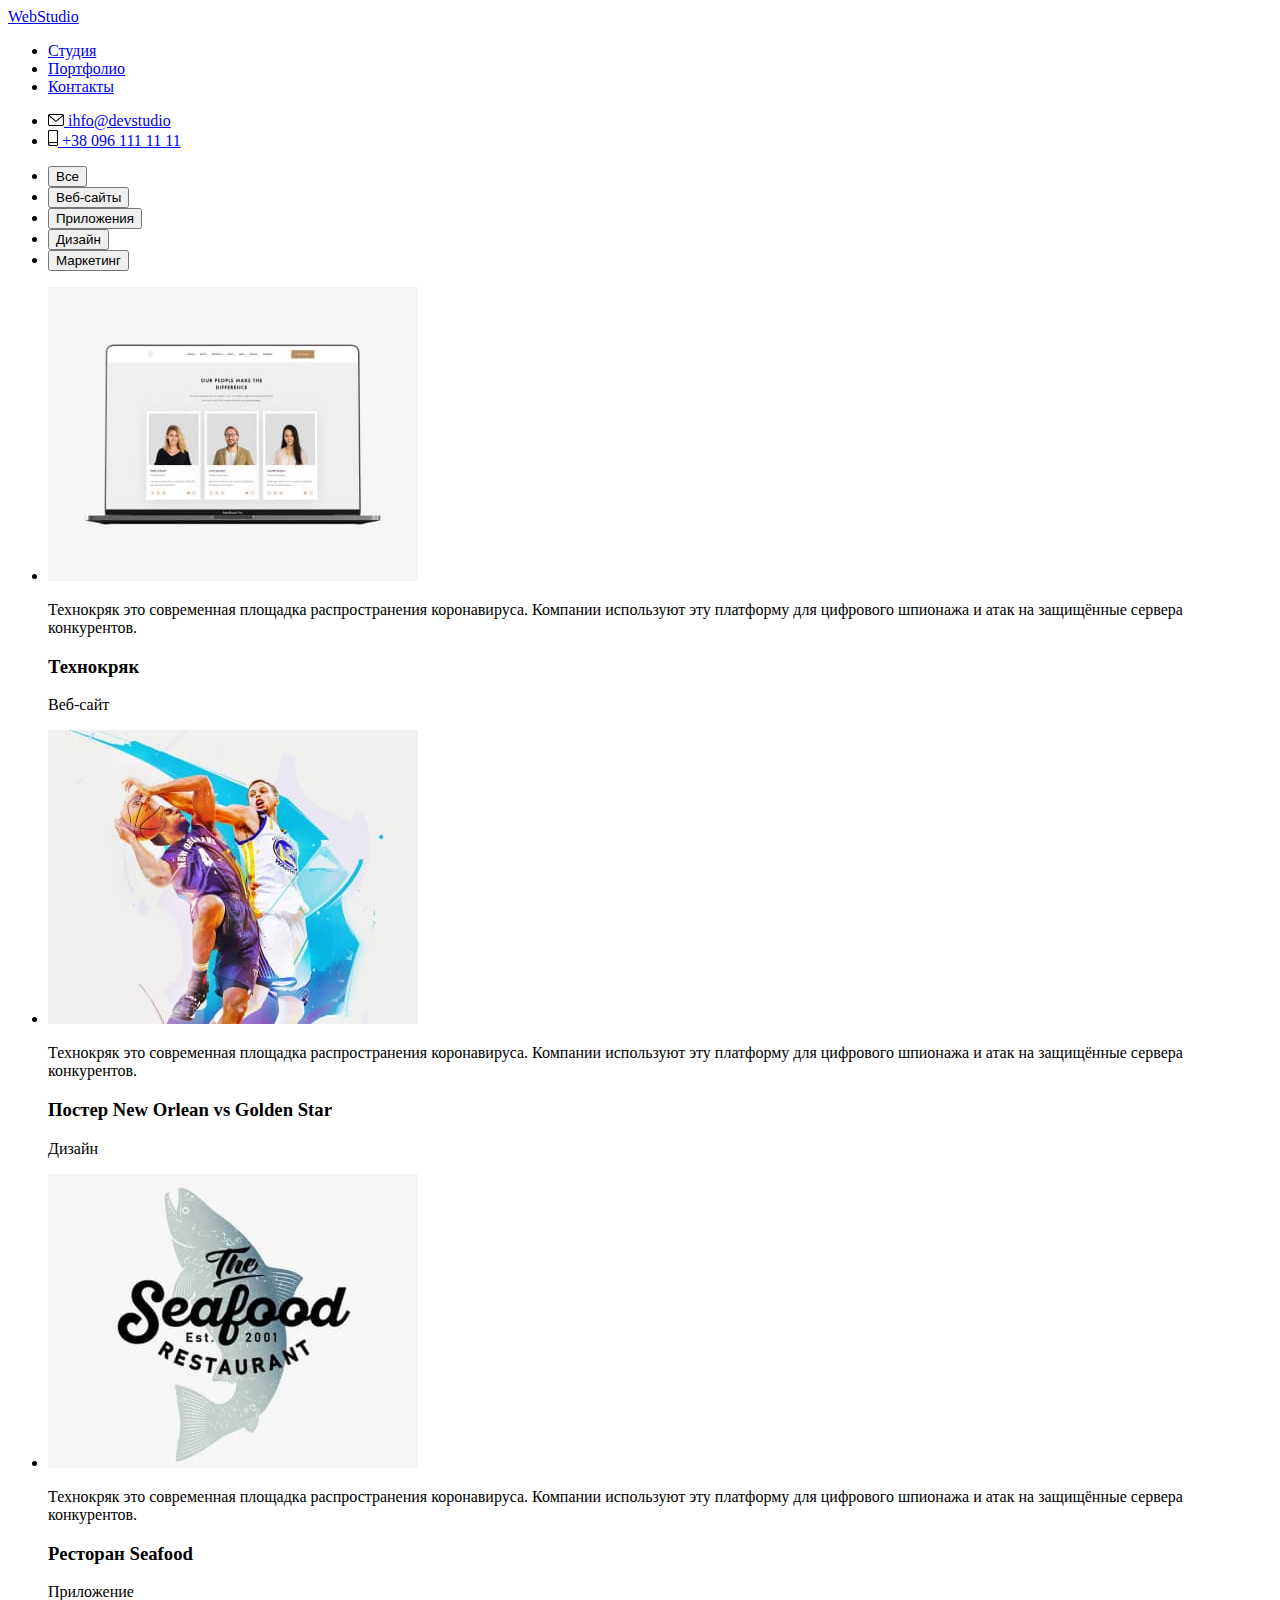
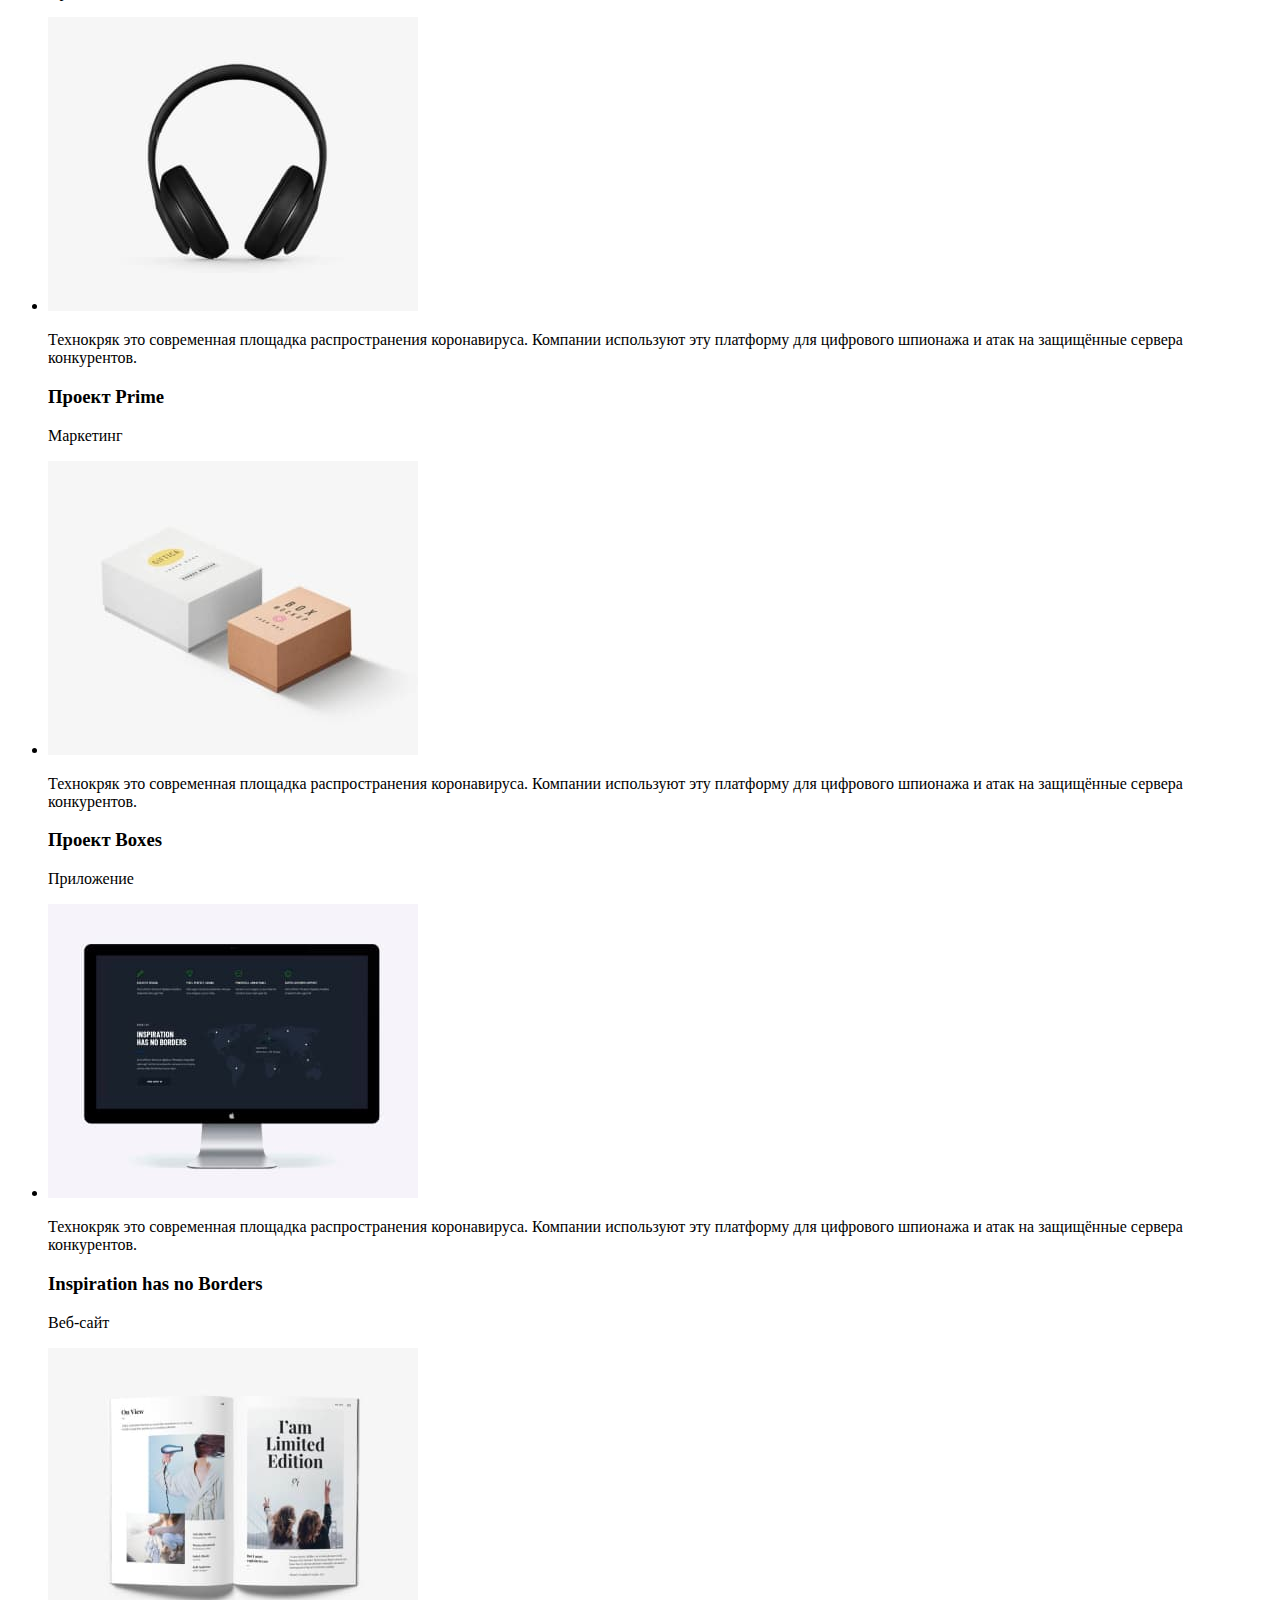
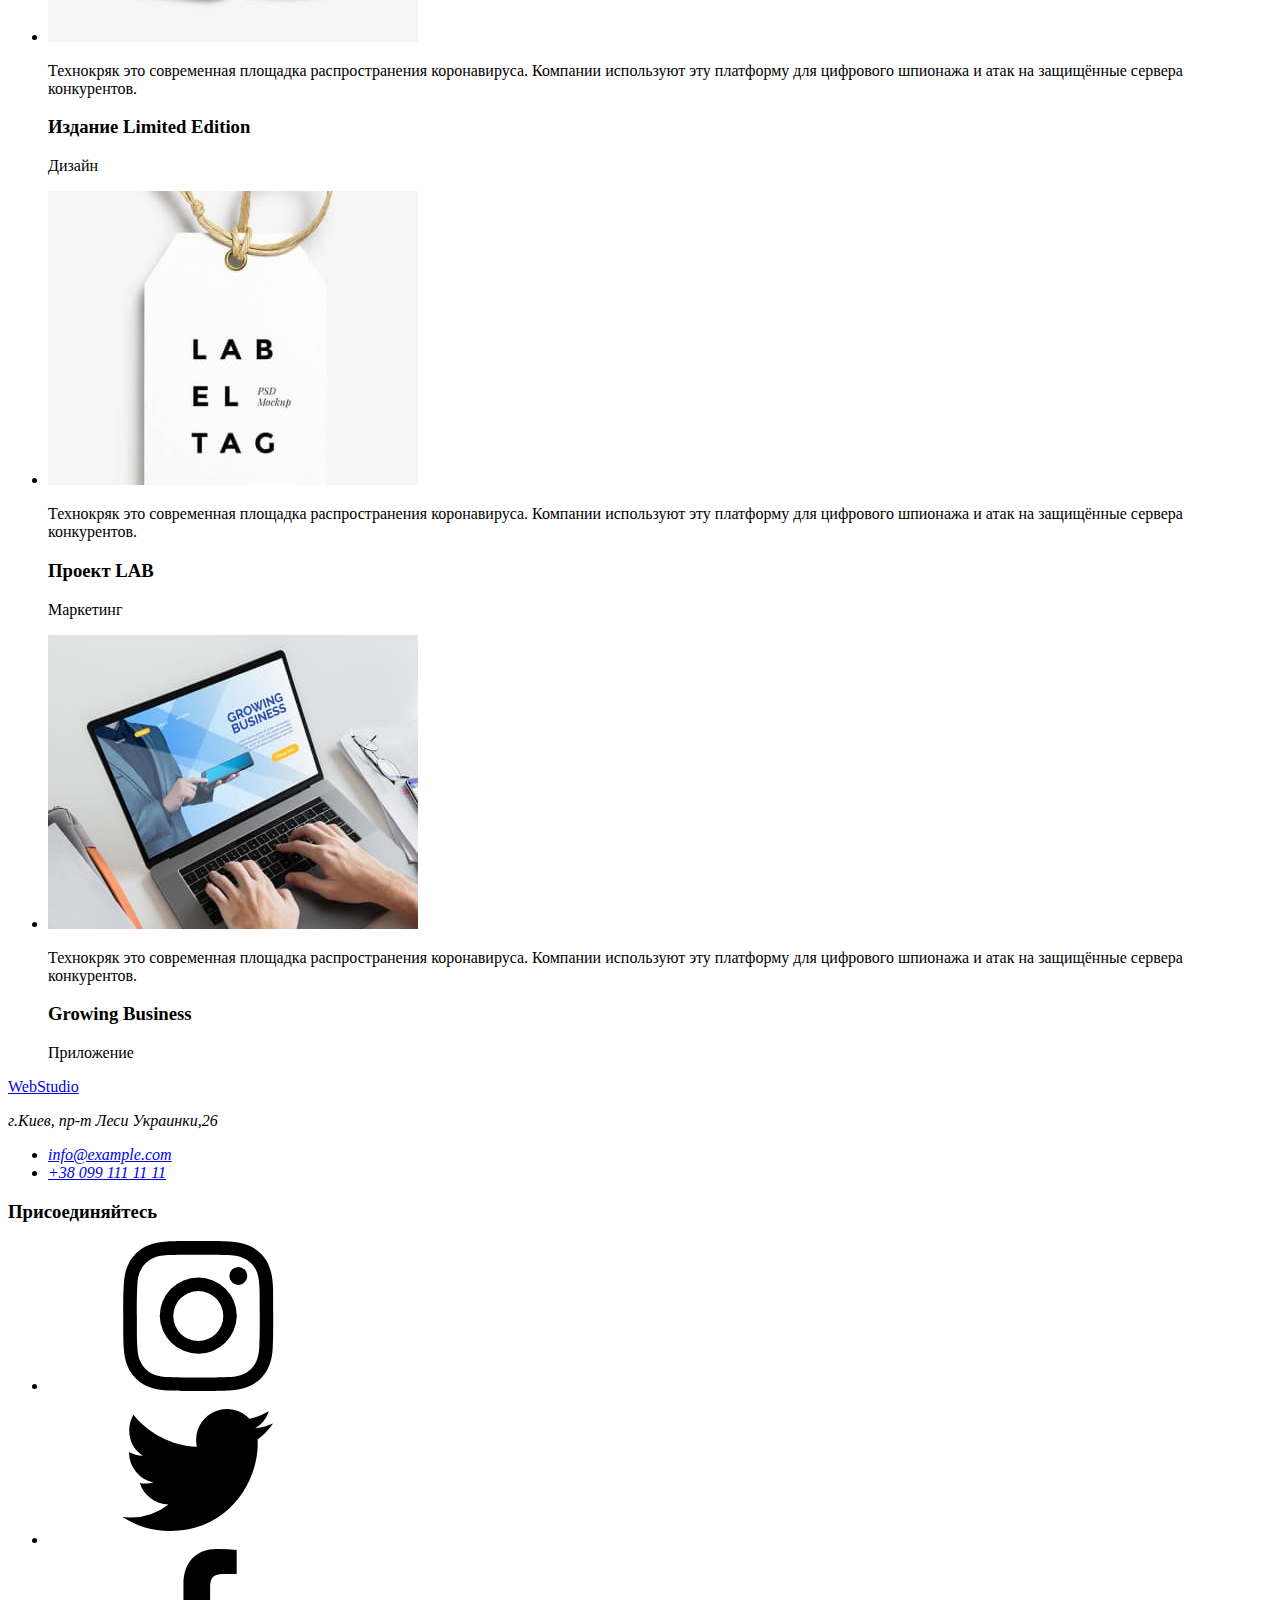
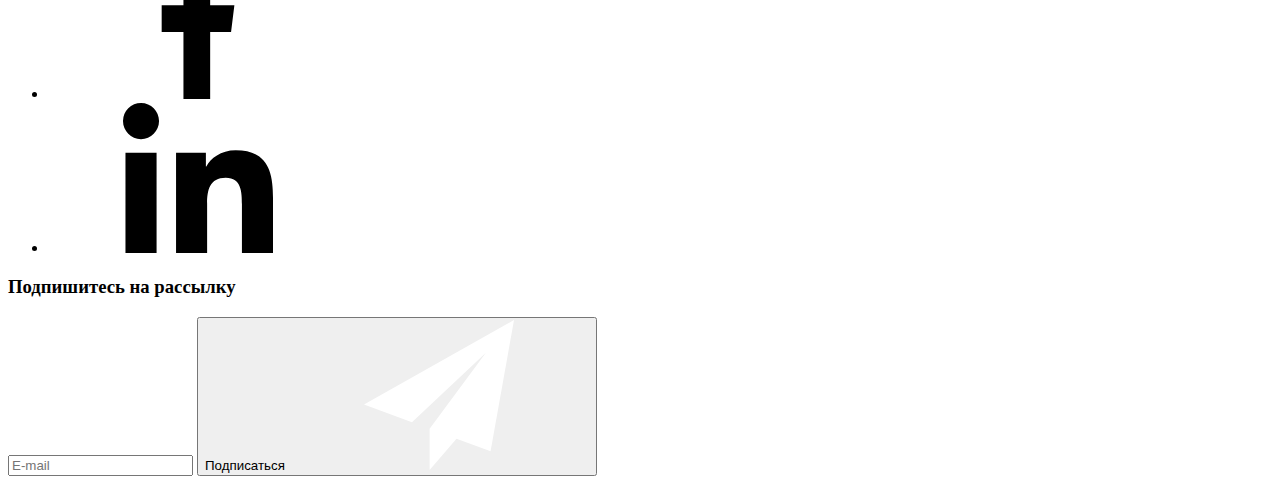
==== commit 81222f09: "наделал делов" ====
--- a/portfolio.html
+++ b/portfolio.html
@@ -6,12 +6,8 @@
     <meta http-equiv="X-UA-Compatible" content="IE=edge">
     <meta name="viewport" content="width=device-width, initial-scale=1.0">
     <title>Портфолио</title>
-    <link rel="preconnect" href="https://fonts.gstatic.com">
-    <link
-        href="https://fonts.googleapis.com/css2?family=Raleway:wght@700&family=Roboto:wght@400;500;700;900&display=swap"
-        rel="stylesheet">
-        <link rel="stylesheet" href="https://cdnjs.cloudflare.com/ajax/libs/modern-normalize/1.0.0/modern-normalize.min.css">
-    <link rel="stylesheet" href="./css/styles.css">
+  
+    <link rel="stylesheet" href="./css/portfolio.min.css">
 </head>
 
 <body>
--- a/css/portfolio.min.css
+++ b/css/portfolio.min.css
@@ -0,0 +1 @@
+/* No CSS *//*# sourceMappingURL=portfolio.min.css.map */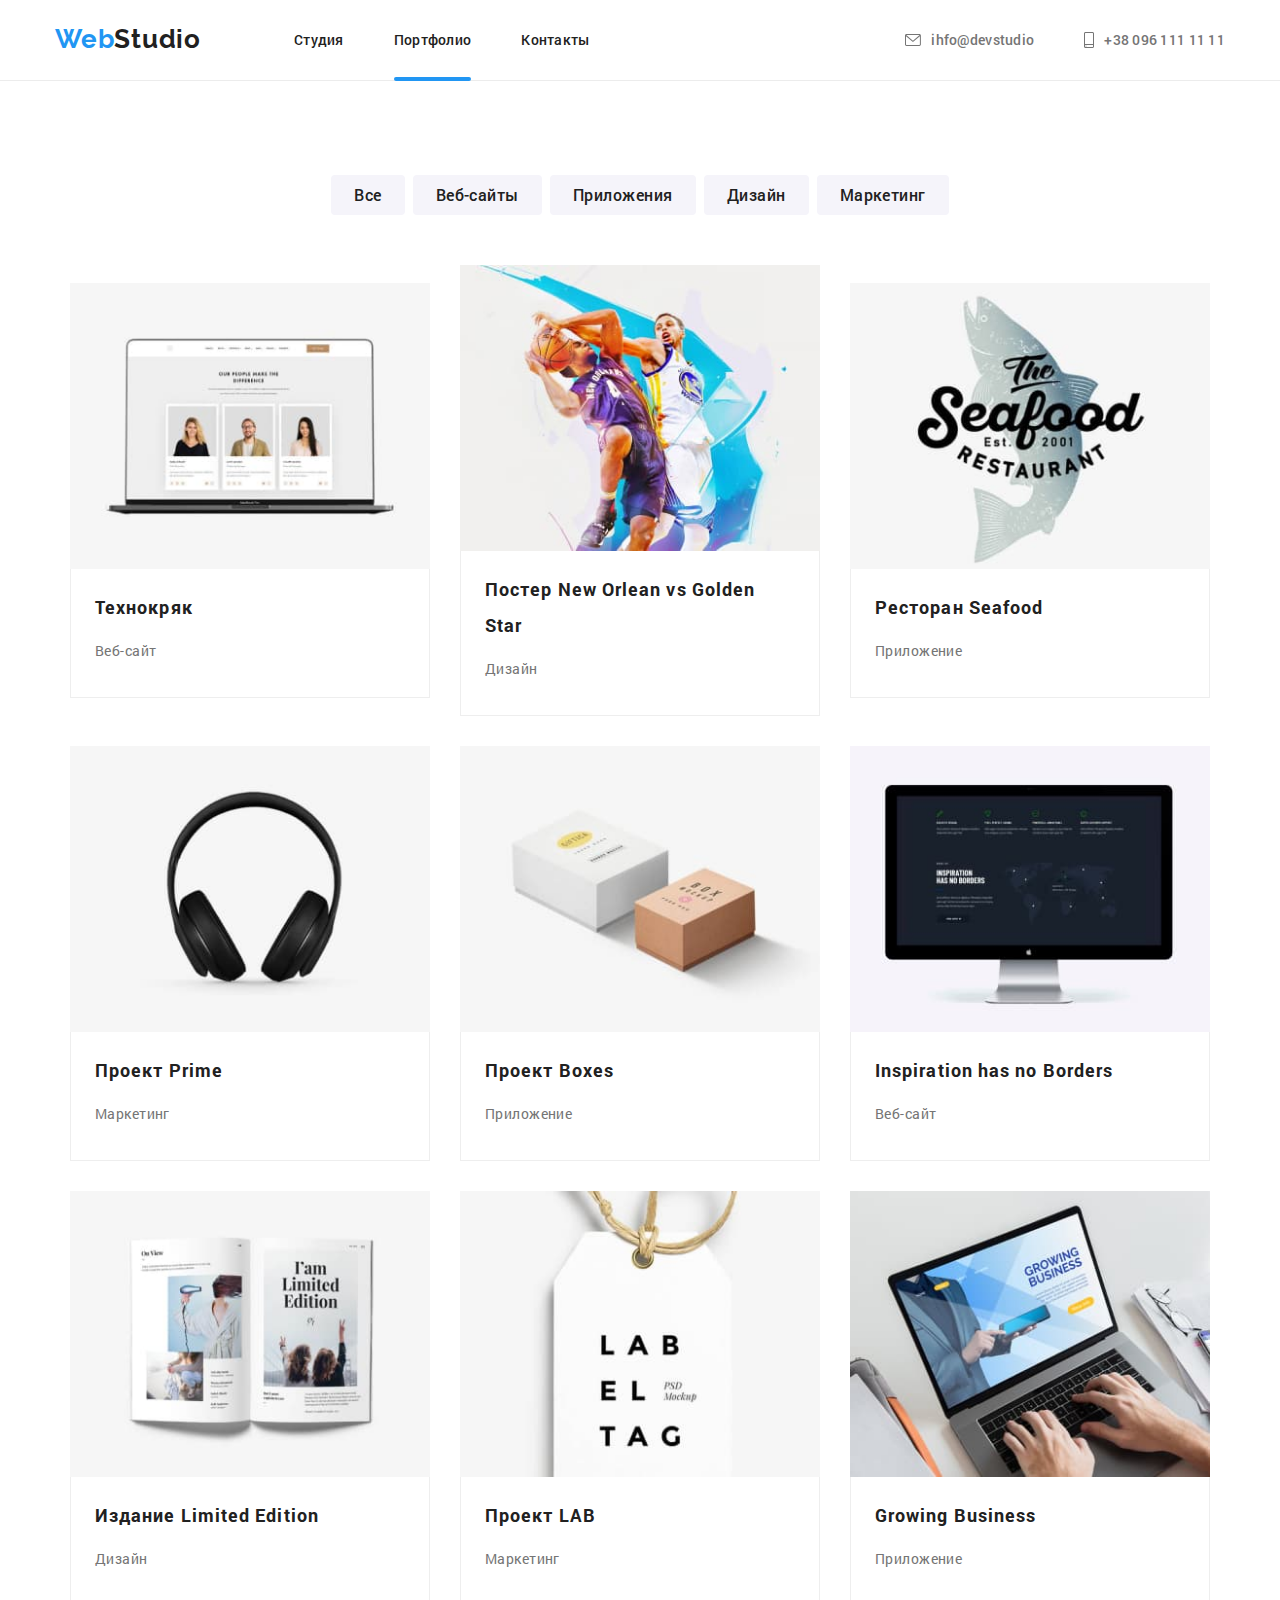
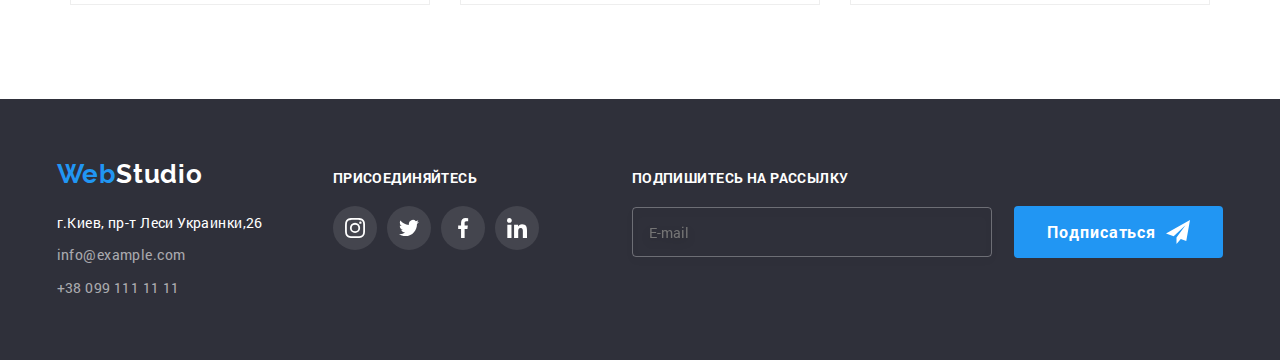
==== commit ee34ca06: "наделал делов" ====
--- a/portfolio.html
+++ b/portfolio.html
@@ -16,7 +16,7 @@
             <nav class="page-header__nav">
                 <div class="page-header__navigation">
                     <a href="#" class="logo page-header__logo">Web<span class="logo__header">Studio</span></a>
-                    <ul class="site-nav list">
+                    <ul class="site-nav">
                         <li class="site-nav__nav-item"><a href="./index.html" class="site-nav__link">Студия</a>
                         </li>
                         <li class="site-nav__nav-item"><a href="#" class="site-nav__link site-nav__link--current">Портфолио</a></li>
@@ -25,7 +25,7 @@
                 </div>
             </nav>
             <div class="contacts-content">
-                <ul class="contacts list">
+                <ul class="contacts">
                     <li class="contacts__item">
                         <a href="mailto:ihfo@devstudio" class="contacts__link">
                             <svg class="contacts__icon" width="16" height="12">
@@ -55,14 +55,14 @@
             <section class="portfolio">
                 <div class="container">
                 <h2 hidden>Фильтр</h2>
-                <ul class="portfolio__item list">
+                <ul class="portfolio__item">
                     <li class="portfolio__button"><button type="button" class="portfolio__button--link">Все</button></li>
                     <li class="portfolio__button"><button type="button" class="portfolio__button--link">Веб-сайты</button></li>
                     <li class="portfolio__button"><button type="button" class="portfolio__button--link">Приложения</button></li>
                     <li class="portfolio__button"><button type="button" class="portfolio__button--link">Дизайн</button></li>
                     <li class="portfolio__button"><button type="button" class="portfolio__button--link">Маркетинг</button></li>
                 </ul>
-                <ul class="portfolio__project list">
+                <ul class="portfolio__project">
                     <li class="portfolio__list">
                         <article class="portfolio__article">
                         <div class="portfolio__thumb"> 
--- a/css/portfolio.min.css
+++ b/css/portfolio.min.css
@@ -1 +1,7 @@
-/* No CSS *//*# sourceMappingURL=portfolio.min.css.map */+@font-face{font-family:'Raleway';font-style:normal;font-weight:700;src:url("../fonts/raleway-bold.woff2") format("woff2"),url("../fonts/raleway-bold.ttf") format("ttf")}@font-face{font-family:'Roboto';font-style:normal;font-weight:400;src:url("../fonts/roboto-regular.woff2") format("woff2"),url("../fonts/roboto-regular.ttf") format("ttf")}@font-face{font-family:'Roboto';font-style:normal;font-weight:500;src:url("../fonts/roboto-medium.woff2") format("woff2"),url("../fonts/roboto-medium.ttf") format("ttf")}@font-face{font-family:'Roboto';font-style:normal;font-weight:700;src:url("../fonts/roboto-bold.woff2") format("woff2"),url("../fonts/roboto-bold.ttf") format("ttf")}@font-face{font-family:'Roboto';font-style:normal;font-weight:900;src:url("../fonts/roboto-black.woff2") format("woff2"),url("../fonts/roboto-black.ttf") format("ttf")}/*! modern-normalize v1.0.0 | MIT License | https://github.com/sindresorhus/modern-normalize */*,*::before,*::after{-webkit-box-sizing:border-box;box-sizing:border-box}:root{-moz-tab-size:4;-o-tab-size:4;tab-size:4}html{line-height:1.15;-webkit-text-size-adjust:100%}body{margin:0}body{font-family:system-ui,-apple-system,"Segoe UI",Roboto,Helvetica,Arial,sans-serif,"Apple Color Emoji","Segoe UI Emoji"}hr{height:0;color:inherit}abbr[title]{-webkit-text-decoration:underline dotted;text-decoration:underline dotted}b,strong{font-weight:bolder}code,kbd,samp,pre{font-family:ui-monospace,+ SFMono-Regular,+ Consolas,+ 'Liberation Mono',+ Menlo,+ monospace;font-size:1em}small{font-size:80%}sub,sup{font-size:75%;line-height:0;position:relative;vertical-align:baseline}sub{bottom:-0.25em}sup{top:-0.5em}table{text-indent:0;border-color:inherit}button,input,optgroup,select,textarea{font-family:inherit;font-size:100%;line-height:1.15;margin:0}button,select{text-transform:none}button,[type='button'],[type='reset'],[type='submit']{-webkit-appearance:button}::-moz-focus-inner{border-style:none;padding:0}:-moz-focusring{outline:1px dotted ButtonText}:-moz-ui-invalid{box-shadow:none}legend{padding:0}progress{vertical-align:baseline}::-webkit-inner-spin-button,::-webkit-outer-spin-button{height:auto}[type='search']{-webkit-appearance:textfield;outline-offset:-2px}::-webkit-search-decoration{-webkit-appearance:none}::-webkit-file-upload-button{-webkit-appearance:button;font:inherit}summary{display:list-item}img{display:block;max-width:100%;height:auto}.site-nav__link,.contacts__link,.logo,.address__link{text-decoration:none}.site-nav,.contacts,.portfolio__item,.portfolio__project,.socials,.address__list,.join__list{list-style:none;margin:0;padding:0}.container{margin-left:auto;margin-right:auto;width:1200px;padding-left:15px;padding-right:15px}.portfolio{padding:94px 0}.contacts__icon,.socials__icon,.join__icon{fill:currentColor}body{color:#757575;background-color:#fff;font-family:Roboto,sans-serif;font-weight:400;font-size:14px;line-height:1.7;letter-spacing:.03em}.page-header{background-color:#fff;border-bottom:1px solid #ececec}.page-header__container{display:-webkit-box;display:-ms-flexbox;display:flex;-webkit-box-align:center;-ms-flex-align:center;align-items:center;-webkit-box-pack:center;-ms-flex-pack:center;justify-content:center}.page-header__navigation{display:-webkit-box;display:-ms-flexbox;display:flex;-webkit-box-align:center;-ms-flex-align:center;align-items:center;-webkit-box-pack:center;-ms-flex-pack:center;justify-content:center}.site-nav{display:-webkit-box;display:-ms-flexbox;display:flex;-webkit-box-align:center;-ms-flex-align:center;align-items:center;-webkit-box-pack:center;-ms-flex-pack:center;justify-content:center;margin-left:93px}.site-nav__nav-item+.site-nav__nav-item{margin-left:50px}.site-nav__link--current{color:#2196f3;position:relative}.site-nav__link--current::after{content:'';position:absolute;left:0;bottom:-1px;display:block;width:100%;height:4px;background-color:#2196f3;border-radius:2px}.site-nav__link{display:block;padding-top:32px;padding-bottom:32px;color:#212121;font-family:Roboto,sans-serif;font-weight:500;font-size:14px;line-height:1.14;letter-spacing:.02em;-webkit-transition:color 250ms cubic-bezier(0.4, 0, 0.2, 1);transition:color 250ms cubic-bezier(0.4, 0, 0.2, 1)}.site-nav__link:hover,.site-nav__link:focus{color:#2196f3}.contacts{display:-webkit-box;display:-ms-flexbox;display:flex;-webkit-box-align:center;-ms-flex-align:center;align-items:center;-webkit-box-pack:center;-ms-flex-pack:center;justify-content:center;margin-left:auto}.contacts__item+.contacts__item{margin-left:50px}.contacts-content{margin-left:auto}.contacts__link{display:-webkit-box;display:-ms-flexbox;display:flex;-webkit-box-align:center;-ms-flex-align:center;align-items:center;-webkit-box-pack:center;-ms-flex-pack:center;justify-content:center;color:#757575;font-family:Roboto,sans-serif;font-weight:500;font-size:14px;line-height:1.14;letter-spacing:.02em;-webkit-transition:250ms cubic-bezier(0.4, 0, 0.2, 1);transition:250ms cubic-bezier(0.4, 0, 0.2, 1)}.contacts__icon{display:block;margin-right:10px;background-size:contain;background-position:center}.contacts__link:hover,.contacts__link:focus{color:#2196f3}.contacts__link:hover,.contacts__link:focus{color:#2196f3}.logo{color:#2196f3;font-family:Raleway,sans-serif;font-weight:700;font-size:26px;line-height:1.2;letter-spacing:.03em}.logo__header{color:#212121}.logo__footer{color:#fff}.portfolio__button--link{display:inline-block;padding:6px 22px;border-radius:4px;min-width:73px;border:1px solid transparent;color:#212121;background-color:#f5f4fa;font-family:Roboto,sans-serif;font-weight:500;font-size:16px;line-height:1.62;letter-spacing:.03em;text-align:center;cursor:pointer;-webkit-transition:250ms cubic-bezier(0.4, 0, 0.2, 1),background-color 250ms cubic-bezier(0.4, 0, 0.2, 1),-webkit-box-shadow 250ms cubic-bezier(0.4, 0, 0.2, 1);transition:250ms cubic-bezier(0.4, 0, 0.2, 1),background-color 250ms cubic-bezier(0.4, 0, 0.2, 1),-webkit-box-shadow 250ms cubic-bezier(0.4, 0, 0.2, 1);transition:250ms cubic-bezier(0.4, 0, 0.2, 1),background-color 250ms cubic-bezier(0.4, 0, 0.2, 1),box-shadow 250ms cubic-bezier(0.4, 0, 0.2, 1);transition:250ms cubic-bezier(0.4, 0, 0.2, 1),background-color 250ms cubic-bezier(0.4, 0, 0.2, 1),box-shadow 250ms cubic-bezier(0.4, 0, 0.2, 1),-webkit-box-shadow 250ms cubic-bezier(0.4, 0, 0.2, 1)}.portfolio__button--link:hover,.portfolio__button--link:focus{color:#fff;background-color:#2196f3;-webkit-box-shadow:0px 3px 1px rgba(0,0,0,0.1),0px 1px 2px rgba(0,0,0,0.08),0px 2px 2px rgba(0,0,0,0.12);box-shadow:0px 3px 1px rgba(0,0,0,0.1),0px 1px 2px rgba(0,0,0,0.08),0px 2px 2px rgba(0,0,0,0.12)}.portfolio__item{display:-webkit-box;display:-ms-flexbox;display:flex;-webkit-box-align:center;-ms-flex-align:center;align-items:center;-webkit-box-pack:center;-ms-flex-pack:center;justify-content:center;margin-bottom:50px}.portfolio__button+.portfolio__button{margin-left:8px}.portfolio__project{display:-webkit-box;display:-ms-flexbox;display:flex;-webkit-box-align:center;-ms-flex-align:center;align-items:center;-webkit-box-pack:center;-ms-flex-pack:center;justify-content:center;-ms-flex-wrap:wrap;flex-wrap:wrap}.portfolio__list{-ms-flex-preferred-size:calc(100% / 3 - 30px);flex-basis:calc(100% / 3 - 30px);margin-right:30px;margin-bottom:30px;-webkit-transition:border-radius 250ms cubic-bezier(0.4, 0, 0.2, 1),-webkit-box-shadow 250ms cubic-bezier(0.4, 0, 0.2, 1);transition:border-radius 250ms cubic-bezier(0.4, 0, 0.2, 1),-webkit-box-shadow 250ms cubic-bezier(0.4, 0, 0.2, 1);transition:box-shadow 250ms cubic-bezier(0.4, 0, 0.2, 1),border-radius 250ms cubic-bezier(0.4, 0, 0.2, 1);transition:box-shadow 250ms cubic-bezier(0.4, 0, 0.2, 1),border-radius 250ms cubic-bezier(0.4, 0, 0.2, 1),-webkit-box-shadow 250ms cubic-bezier(0.4, 0, 0.2, 1)}.portfolio__list:nth-child(3n){margin-right:0}.portfolio__list:nth-last-child(-n+3){margin-bottom:0}.portfolio__thumb{position:relative;overflow:hidden}.portfolio__description{display:-webkit-box;display:-ms-flexbox;display:flex;-webkit-box-align:center;-ms-flex-align:center;align-items:center;-webkit-box-pack:center;-ms-flex-pack:center;justify-content:center;bottom:0;left:0;position:absolute;margin:0;padding:63px 24px;width:100%;height:100%;font-family:Roboto,sans-serif;font-weight:400;font-size:18px;line-height:1.55;letter-spacing:.03em;-webkit-transform:translateY(100%);transform:translateY(100%);-webkit-transition:-webkit-transform 250ms cubic-bezier(0.4, 0, 0.2, 1);transition:-webkit-transform 250ms cubic-bezier(0.4, 0, 0.2, 1);transition:transform 250ms cubic-bezier(0.4, 0, 0.2, 1);transition:transform 250ms cubic-bezier(0.4, 0, 0.2, 1), -webkit-transform 250ms cubic-bezier(0.4, 0, 0.2, 1);background-color:rgba(33,150,243,0.9);color:#fff}.portfolio__list:hover .portfolio__description{-webkit-transform:translateY(0);transform:translateY(0)}.portfolio__card{padding:20px 24px;background:#fff;-webkit-box-sizing:border-box;box-sizing:border-box;border-right-width:1px;border-right-style:solid;border-right-color:#eee;border-bottom-width:1px;border-bottom-style:solid;border-bottom-color:#eee;border-left-width:1px;border-left-style:solid;border-left-color:#eee}.portfolio__subtitle{margin-top:0;margin-bottom:0;color:#212121;font-family:Roboto,sans-serif;font-weight:700;font-size:18px;line-height:2;letter-spacing:.06em}.item-text{margin-top:4px;margin-bottom:0px;font-family:Roboto,sans-serif;font-weight:700;font-size:2;line-height:16px;letter-spacing:.03em}.portfolio__list:hover{cursor:pointer;-webkit-box-shadow:0px 1px 1px rgba(0,0,0,0.12),0px 4px 4px rgba(0,0,0,0.06),1px 4px 6px rgba(0,0,0,0.16);box-shadow:0px 1px 1px rgba(0,0,0,0.12),0px 4px 4px rgba(0,0,0,0.06),1px 4px 6px rgba(0,0,0,0.16)}.socials{display:-webkit-box;display:-ms-flexbox;display:flex;-webkit-box-align:center;-ms-flex-align:center;align-items:center;-webkit-box-pack:center;-ms-flex-pack:center;justify-content:center;margin-top:16px}.social__item:not(:last-child){margin-right:10px}.socials__link{display:-webkit-box;display:-ms-flexbox;display:flex;-webkit-box-align:center;-ms-flex-align:center;align-items:center;-webkit-box-pack:center;-ms-flex-pack:center;justify-content:center;width:44px;height:44px;border-radius:50%;color:#afb1b8;-webkit-transition:color 250ms cubic-bezier(0.4, 0, 0.2, 1),background-color 250ms cubic-bezier(0.4, 0, 0.2, 1);transition:color 250ms cubic-bezier(0.4, 0, 0.2, 1),background-color 250ms cubic-bezier(0.4, 0, 0.2, 1)}.socials__link:hover,.socials__link:focus{background-color:#2196f3;color:#fff}.section{padding-top:94px;padding-bottom:94px}.page-footer{background-color:#2f303a}.address__link{display:inline-block;font-family:Roboto,sans-serif;font-weight:400;font-size:14px;line-height:1.71;letter-spacing:.03em;font-style:normal;color:rgba(255,255,255,0.6);-webkit-transition:color 250ms cubic-bezier(0.4, 0, 0.2, 1);transition:color 250ms cubic-bezier(0.4, 0, 0.2, 1)}.address__link:hover,.address__link:focus{color:#2196f3}.address__link:last-child(2n){padding-bottom:60px}.address__list{margin-top:9px}.address__item:last-child{margin-top:9px}.address__text{margin-top:0;margin-bottom:0;font-style:normal;color:#fff;font-family:Roboto,sans-serif;font-weight:400;font-size:14px;line-height:1.71;letter-spacing:.03em}.address__content{margin-top:20px}.page-footer__content{display:-webkit-box;display:-ms-flexbox;display:flex;-webkit-box-align:baseline;-ms-flex-align:baseline;align-items:baseline;-webkit-box-pack:center;-ms-flex-pack:center;justify-content:center;padding-top:60px;padding-bottom:60px}.join__title{font-family:Roboto,sans-serif;font-weight:700;font-size:14px;line-height:1.14;letter-spacing:.03em;text-transform:uppercase;margin-bottom:20px;margin-top:0;color:#fff}.join__list{display:-webkit-box;display:-ms-flexbox;display:flex;-webkit-box-align:center;-ms-flex-align:center;align-items:center;-webkit-box-pack:center;-ms-flex-pack:center;justify-content:center}.join{margin-left:70px}.join__item+.join__item{margin-left:10px}.join__link{display:-webkit-box;display:-ms-flexbox;display:flex;-webkit-box-align:center;-ms-flex-align:center;align-items:center;-webkit-box-pack:center;-ms-flex-pack:center;justify-content:center;width:44px;height:44px;border-radius:50%;background-color:rgba(255,255,255,0.1);color:#fff;-webkit-transition:color 250ms cubic-bezier(0.4, 0, 0.2, 1);transition:color 250ms cubic-bezier(0.4, 0, 0.2, 1)}.join__icon{width:20px;height:20px}.join__link:hover,.join__link:focus{background-color:#2196f3}.subscribe{margin-left:93px}.subscribe__title{font-family:Roboto,sans-serif;font-weight:700;font-size:14px;line-height:1.14;letter-spacing:.03em;text-transform:uppercase;margin-bottom:20px;margin-top:0;color:#fff}.subscribe__form{display:-webkit-box;display:-ms-flexbox;display:flex;-webkit-box-align:center;-ms-flex-align:center;align-items:center;-webkit-box-pack:center;-ms-flex-pack:center;justify-content:center}.subscribe__button{display:-webkit-box;display:-ms-flexbox;display:flex;-webkit-box-align:center;-ms-flex-align:center;align-items:center;-webkit-box-pack:center;-ms-flex-pack:center;justify-content:center;border-radius:4px;border:1px solid transparent;padding:10px 32px;min-width:200px;margin-left:12px;color:#fff;background-color:#2196f3;font-family:Roboto,sans-serif;font-weight:700;font-size:16px;line-height:1.87;letter-spacing:.06em;cursor:pointer}.subscribe__icon{display:inline-block;width:24px;height:24px;margin-left:10px}.subscribe__input{display:-webkit-box;display:-ms-flexbox;display:flex;-webkit-box-align:center;-ms-flex-align:center;align-items:center;-webkit-box-pack:center;-ms-flex-pack:center;justify-content:center;width:360px;height:50px;margin-right:10px;padding:15px 16px;border:1px solid rgba(255,255,255,0.3);-webkit-filter:drop-shadow(0px 4px 4px rgba(0,0,0,0.15));filter:drop-shadow(0px 4px 4px rgba(0,0,0,0.15));border-radius:4px;background-color:transparent;color:#fff}
+/*# sourceMappingURL=portfolio.min.css.map */